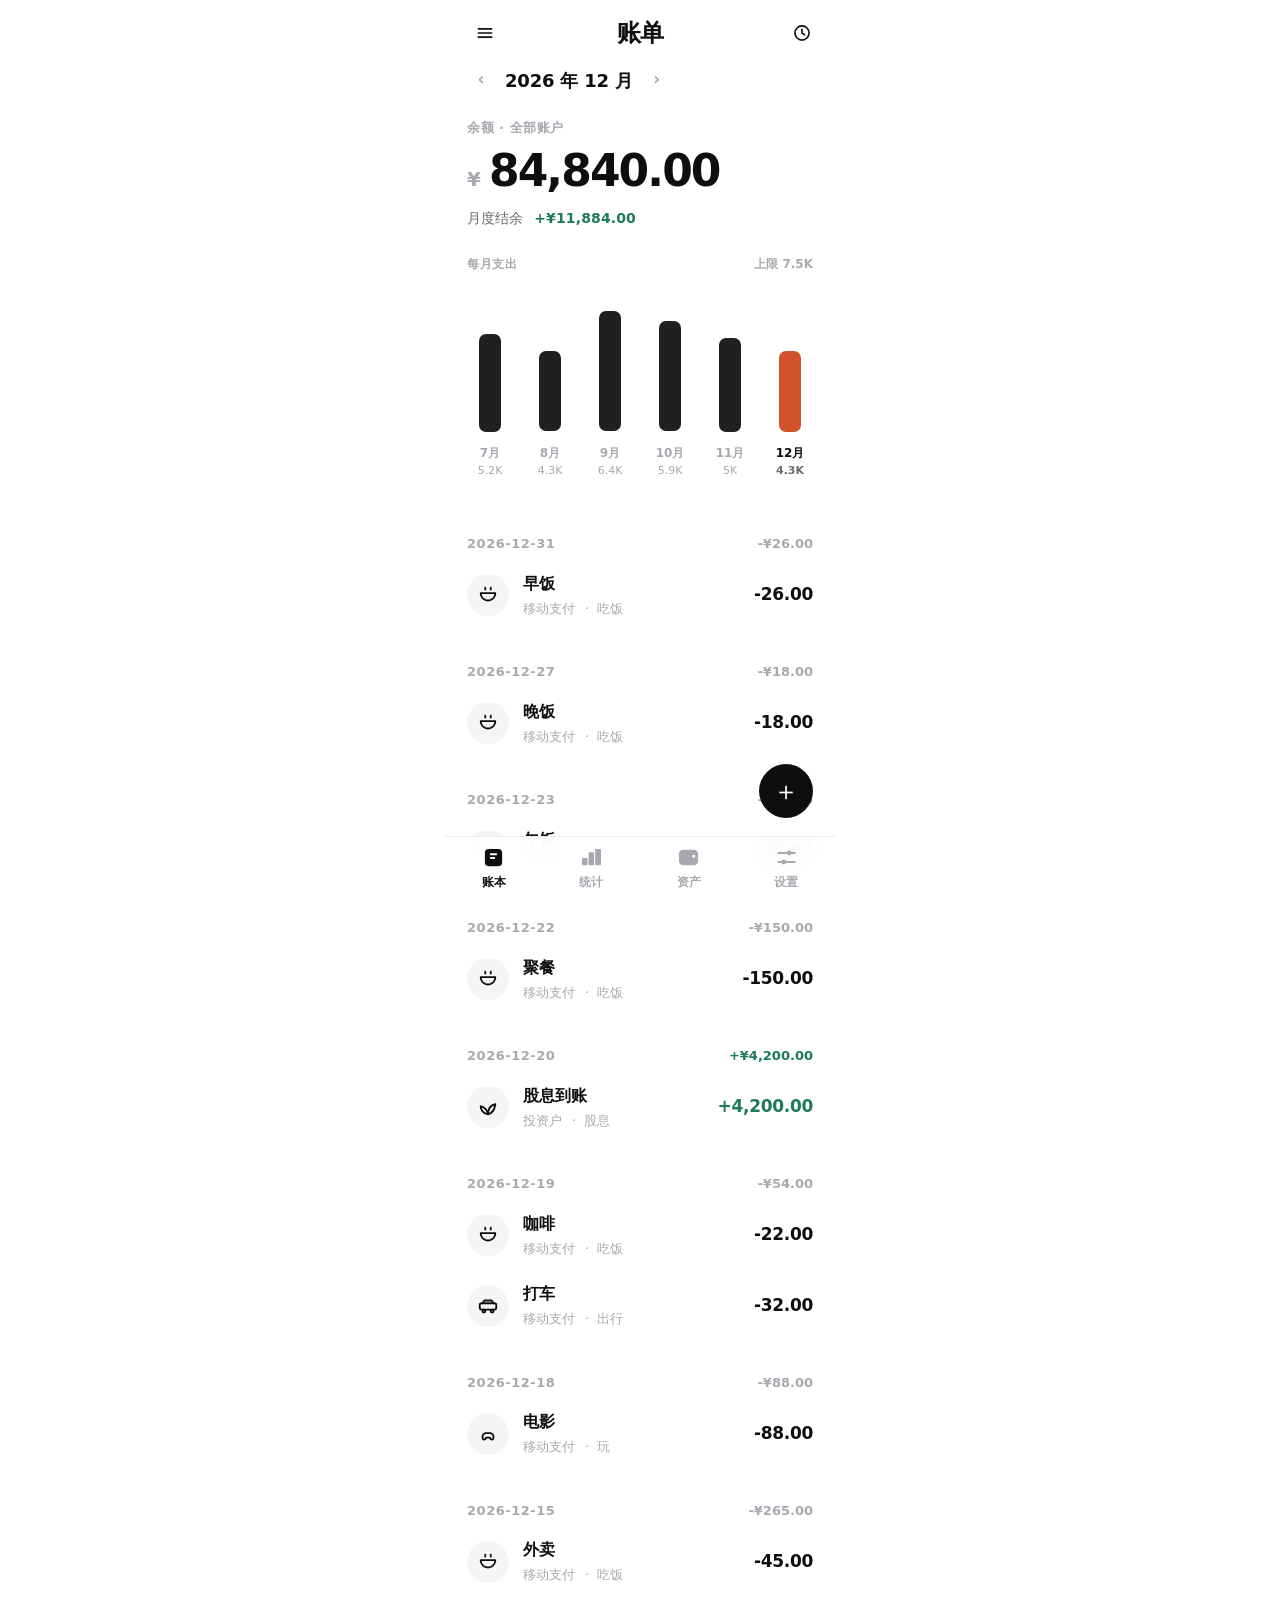
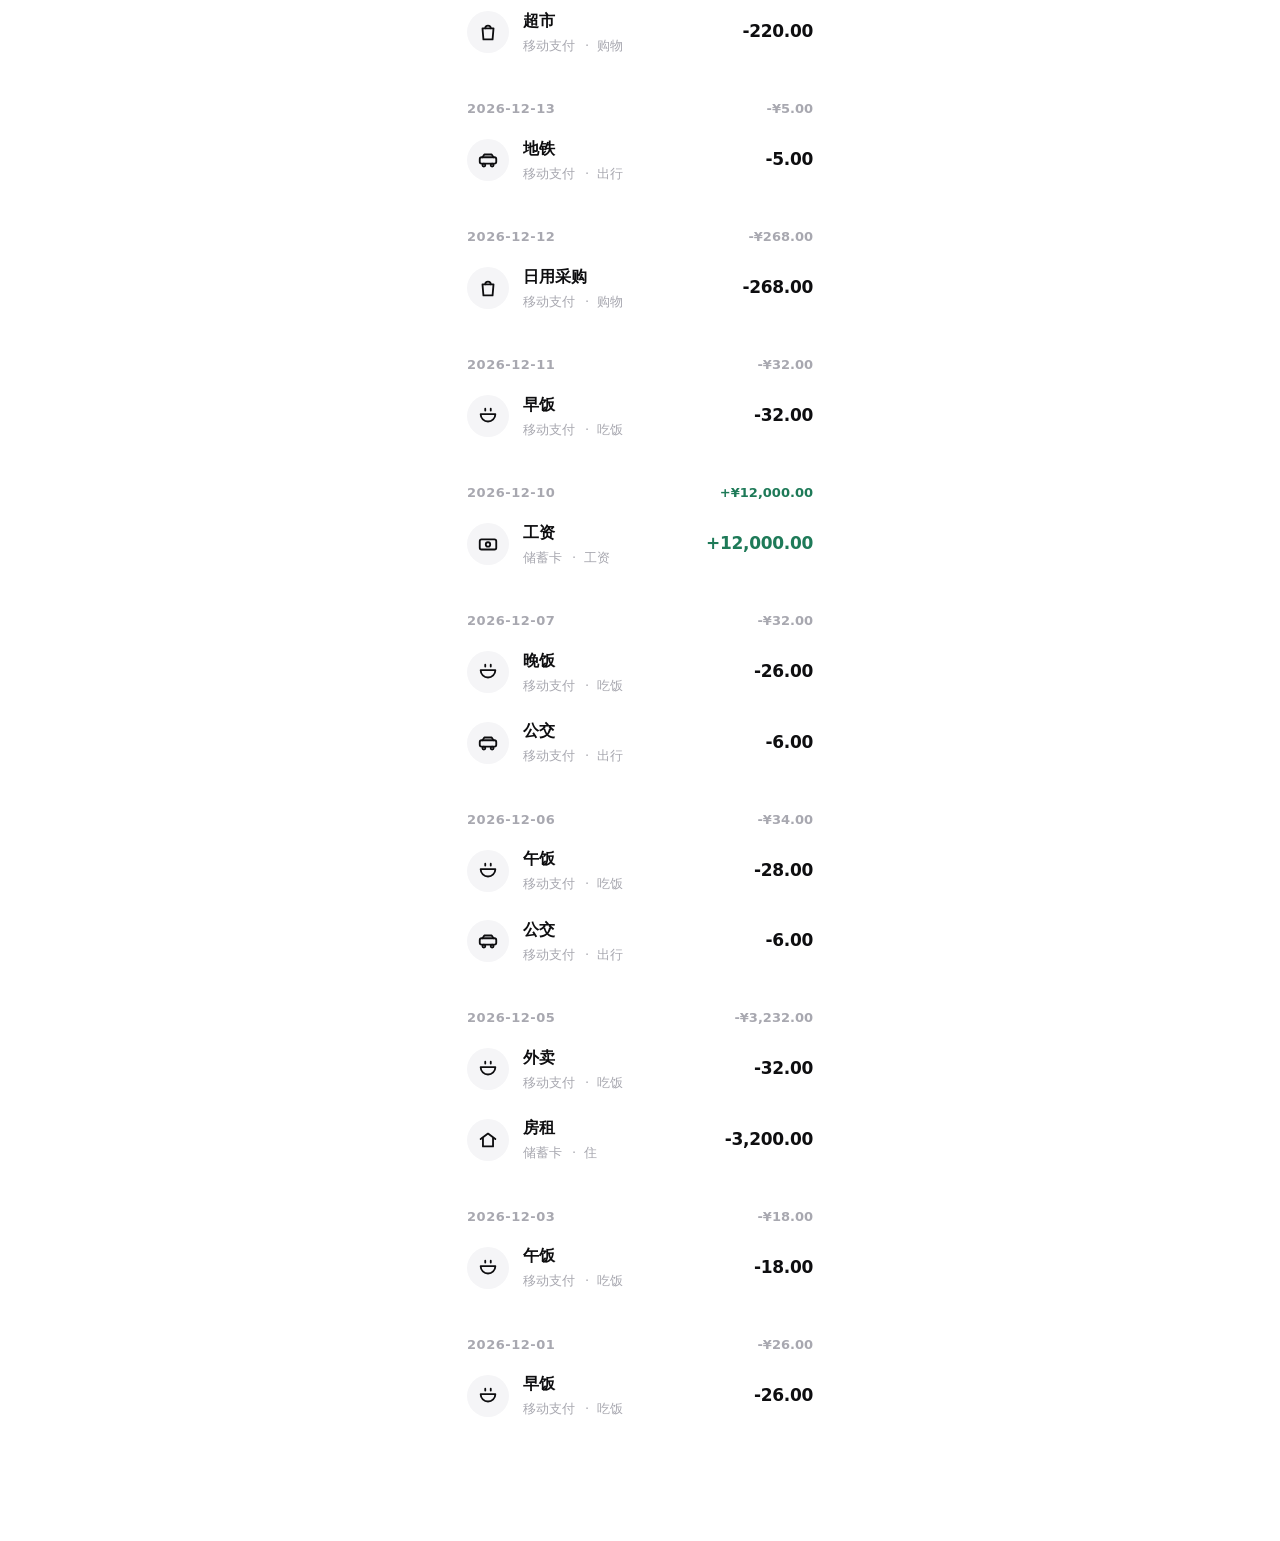
==== index.html @ c84b5947 "随手账：本地记账本（账单/记一笔/分析/资产/设置）" ====
<!doctype html>
<html lang="zh-CN">
<head>
<meta charset="utf-8">
<meta name="viewport" content="width=device-width,initial-scale=1,maximum-scale=1,user-scalable=no,viewport-fit=cover">
<title>随手账</title>
<meta name="description" content="随手账 —— 一个纯本地的记账本。支出、收入、账户余额、分类分析，数据只存在你自己的浏览器里。">
<meta name="theme-color" content="#ffffff">
<meta name="apple-mobile-web-app-capable" content="yes">
<meta name="apple-mobile-web-app-status-bar-style" content="default">
<meta name="apple-mobile-web-app-title" content="随手账">
<link rel="icon" href="favicon.svg" type="image/svg+xml">
<link rel="apple-touch-icon" href="favicon.svg">
<link rel="stylesheet" href="style.css">
</head>
<body>
  <div id="app" class="phone"></div>
  <script src="app.js"></script>
</body>
</html>
---- style.css ----
/* ============================================================
   随手账 · 设计系统
   墨 + 单色数据 + 一个强调色。高级感来自字号层级、留白、圆角，
   不来自彩色分类和密集分割线。
   ============================================================ */

:root {
  --ink: #0e0e10;
  --ink-2: #6a6a72;
  --ink-3: #a8a8b0;
  --surface: #f5f5f7;
  --paper: #ffffff;
  --paper-2: #fafafb;
  --line: #ededf1;
  --accent: #d0532c;
  --pos: #1e7a58;
  --neg: #c0453c;
  --pad: 22px;
  --r-block: 14px;
  --r-pill: 999px;
}

* { box-sizing: border-box; -webkit-tap-highlight-color: transparent; }

html, body {
  margin: 0;
  padding: 0;
  background: var(--paper);
  color: var(--ink);
  font-family: -apple-system, BlinkMacSystemFont, "PingFang SC", "HarmonyOS Sans SC",
    "MiSans", "Microsoft YaHei UI", "Microsoft YaHei", "Noto Sans SC",
    "Noto Sans CJK SC", system-ui, sans-serif;
  font-size: 16px;
  line-height: 1.5;
  -webkit-font-smoothing: auto;
  text-rendering: optimizeLegibility;
  font-feature-settings: "tnum" 1;
}

.phone {
  width: 390px;
  max-width: 100vw;
  min-height: 100vh;
  margin: 0 auto;
  background: var(--paper);
  position: relative;
  padding-bottom: 104px;
  overflow-x: hidden;
}

/* ---------- 顶部 ---------- */
.topbar {
  display: flex;
  align-items: center;
  justify-content: space-between;
  height: 66px;
  padding: 0 var(--pad);
}
.topbar h1 {
  margin: 0;
  font-size: 24px;
  font-weight: 700;
  letter-spacing: -0.5px;
  color: var(--ink);
}
.topbar .sub { display: none; }
.icon-btn {
  width: 36px;
  height: 36px;
  margin-right: -7px;
  display: flex;
  align-items: center;
  justify-content: center;
  color: var(--ink);
  font-size: 16px;
  cursor: pointer;
}
.icon-btn svg {
  width: 20px;
  height: 20px;
  fill: none;
  stroke: currentColor;
  stroke-width: 2;
  stroke-linecap: round;
  stroke-linejoin: round;
}
.icon-btn:active { opacity: 0.45; }

/* ---------- 月份 ---------- */
.month-line {
  display: flex;
  align-items: center;
  gap: 6px;
  padding: 0 var(--pad) 22px;
  font-size: 14px;
  font-weight: 600;
  color: var(--ink-3);
}
.month-line b {
  font-size: 18px;
  font-weight: 700;
  letter-spacing: -0.2px;
  color: var(--ink);
  margin: 0 4px;
}
.month-line span[data-act] {
  width: 28px;
  height: 28px;
  display: flex;
  align-items: center;
  justify-content: center;
  font-size: 17px;
  color: var(--ink-3);
  cursor: pointer;
}
.month-line span[data-act]:active { opacity: 0.4; }

/* ---------- 余额 ---------- */
.hero { padding: 2px var(--pad) 26px; }
.hero .label {
  font-size: 13px;
  font-weight: 600;
  letter-spacing: 0.04em;
  color: var(--ink-3);
}
.hero .big {
  font-size: 44px;
  font-weight: 700;
  line-height: 1.06;
  letter-spacing: -1.9px;
  margin-top: 10px;
  color: var(--ink);
  font-variant-numeric: tabular-nums;
}
.hero .big .cur {
  font-size: 20px;
  font-weight: 600;
  letter-spacing: 0;
  color: var(--ink-3);
  margin-right: 8px;
}
.hero .row { display: none; }
.hero .delta {
  margin-top: 14px;
  font-size: 14px;
  font-weight: 500;
  color: var(--ink-2);
  letter-spacing: 0.01em;
}
.hero .delta b { font-weight: 700; margin-left: 6px; }
.hero .delta.up b { color: var(--pos); }
.hero .delta.down b { color: var(--neg); }

/* ---------- 月度柱状图：单色支出柱，当月高亮 ---------- */
.chart { padding: 0 var(--pad) 30px; }
.chart-top {
  display: flex;
  align-items: center;
  gap: 16px;
  margin-bottom: 18px;
  font-size: 12px;
  font-weight: 600;
  letter-spacing: 0.05em;
  color: var(--ink-3);
}
.chart-top .cap { margin-left: auto; letter-spacing: 0; }
.plot { position: relative; height: 140px; }
.bars {
  display: flex;
  align-items: flex-end;
  gap: 14px;
  height: 140px;
}
.bar-col {
  flex: 1;
  height: 100%;
  display: flex;
  align-items: flex-end;
  justify-content: center;
}
.bar {
  width: 100%;
  max-width: 22px;
  background: var(--ink);
  border-radius: 7px;
  display: block;
  opacity: 0.92;
}
.bar.on { background: var(--accent); opacity: 1; }
.bar.over { background: var(--neg); }
.x-axis {
  display: flex;
  gap: 14px;
  margin-top: 14px;
}
.x-axis .xl {
  flex: 1;
  text-align: center;
  font-size: 12px;
  line-height: 1.45;
  font-weight: 600;
  color: var(--ink-3);
  font-variant-numeric: tabular-nums;
}
.x-axis .xl b { display: block; font-weight: 600; }
.x-axis .xl em {
  display: block;
  font-style: normal;
  font-size: 11px;
  font-weight: 500;
  color: var(--ink-3);
  letter-spacing: 0;
}
.x-axis .xl.on b { color: var(--ink); font-weight: 700; }
.x-axis .xl.on em { color: var(--ink-2); font-weight: 600; }

/* ---------- 日期条 + 流水（去掉行分割线） ---------- */
.daybar {
  display: flex;
  align-items: baseline;
  justify-content: space-between;
  padding: 26px var(--pad) 6px;
  font-size: 13px;
  font-weight: 600;
  letter-spacing: 0.04em;
  color: var(--ink-3);
}
.daybar .sum { font-weight: 600; letter-spacing: 0; font-variant-numeric: tabular-nums; }
.daybar .sum.in { color: var(--pos); }

.entry-group { margin: 0 0 6px; }
.entry {
  display: flex;
  align-items: center;
  gap: 14px;
  padding: 12px var(--pad);
  cursor: pointer;
}
.entry:active { background: var(--paper-2); }
.entry .glyph {
  width: 42px;
  height: 42px;
  border-radius: 50%;
  background: var(--surface);
  display: flex;
  align-items: center;
  justify-content: center;
  flex-shrink: 0;
  color: var(--ink);
}
.entry .glyph svg {
  width: 22px;
  height: 22px;
  fill: none;
  stroke: currentColor;
  stroke-width: 2;
  stroke-linecap: round;
  stroke-linejoin: round;
}
.entry .body { flex: 1; min-width: 0; }
.entry .title {
  font-size: 16px;
  font-weight: 600;
  letter-spacing: -0.1px;
  color: var(--ink);
  overflow: hidden;
  text-overflow: ellipsis;
  white-space: nowrap;
}
.entry .meta {
  display: flex;
  gap: 10px;
  margin-top: 3px;
  font-size: 13px;
  color: var(--ink-3);
}
.entry .meta span + span::before {
  content: "·";
  margin-right: 8px;
  color: var(--ink-3);
}
.entry .amt {
  font-size: 17px;
  font-weight: 700;
  letter-spacing: -0.3px;
  font-variant-numeric: tabular-nums;
  color: var(--ink);
  flex-shrink: 0;
}
.amt.in { color: var(--pos); }
.amt.out { color: var(--ink); }

.empty {
  padding: 84px var(--pad);
  text-align: center;
  color: var(--ink-3);
  font-size: 14px;
  font-weight: 500;
}
.empty .big-emoji { display: none; }

/* ---------- 记一笔 ---------- */
.entry-page { padding-bottom: 0; background: var(--paper); }

.flow-tabs {
  display: flex;
  gap: 26px;
  justify-content: center;
  padding: 0 var(--pad) 20px;
}
.flow-tab {
  position: relative;
  padding-bottom: 7px;
  font-size: 15px;
  font-weight: 500;
  color: var(--ink-3);
  cursor: pointer;
}
.flow-tab.on { color: var(--ink); font-weight: 700; }
.flow-tab.on::after {
  content: "";
  position: absolute;
  left: 50%;
  bottom: 0;
  transform: translateX(-50%);
  width: 16px;
  height: 2px;
  border-radius: 1px;
  background: var(--ink);
}

.amount-box {
  margin: 0 var(--pad);
  padding: 4px 0 24px;
  border-bottom: 1.5px solid var(--line);
}
.amount-box .cap {
  font-size: 13px;
  font-weight: 600;
  letter-spacing: 0.04em;
  color: var(--ink-3);
}
.amount-display {
  display: flex;
  align-items: baseline;
  gap: 8px;
  margin-top: 10px;
  min-height: 52px;
}
.amount-display .cur {
  font-size: 20px;
  font-weight: 600;
  color: var(--ink-3);
}
.amount-display .num {
  font-size: 44px;
  font-weight: 700;
  letter-spacing: -1.8px;
  line-height: 1.05;
  color: var(--ink);
  font-variant-numeric: tabular-nums;
}
.amount-display .num.placeholder { color: #d8d8de; }

.card { padding: 0; }
.card-title {
  padding: 26px var(--pad) 12px;
  font-size: 13px;
  font-weight: 700;
  letter-spacing: 0.06em;
  color: var(--ink-3);
}

.tag-grid {
  display: flex;
  flex-wrap: wrap;
  gap: 22px 10px;
  padding: 0 var(--pad) 6px;
}
.tag-grid.cols-4 .tag-cell { width: calc((100% - 30px) / 4); }
.tag-cell {
  width: calc((100% - 40px) / 5);  display: flex;
  flex-direction: column;
  align-items: center;
  gap: 9px;
  font-size: 13px;
  font-weight: 600;
  color: var(--ink-2);
  cursor: pointer;
}
.tag-cell .g {
  width: 52px;
  height: 52px;
  border-radius: 50%;
  background: var(--surface);
  display: flex;
  align-items: center;
  justify-content: center;
  color: var(--ink);
}
.tag-cell .g svg {
  width: 24px;
  height: 24px;
  fill: none;
  stroke: currentColor;
  stroke-width: 2;
  stroke-linecap: round;
  stroke-linejoin: round;
}
.tag-cell.on .g { background: var(--ink); color: #fff; }
.tag-cell.on { color: var(--ink); }

.field-row {
  display: flex;
  align-items: center;
  justify-content: space-between;
  padding: 16px var(--pad);
  border-bottom: 1.5px solid var(--line);
  font-size: 15px;
}
.field-row:last-child { border-bottom: none; }
.field-row label {
  font-size: 14px;
  font-weight: 500;
  color: var(--ink-3);
}
.field-row input {
  border: none;
  outline: none;
  background: transparent;
  text-align: right;
  font-family: inherit;
  font-size: 16px;
  font-weight: 600;
  color: var(--ink);
  max-width: 62%;
}
.field-row input::placeholder { color: var(--ink-3); font-weight: 400; }

.pad {
  display: grid;
  grid-template-columns: repeat(4, 1fr);
  gap: 6px;
  padding: 12px var(--pad) 20px;
}
.key {
  height: 56px;
  display: flex;
  align-items: center;
  justify-content: center;
  font-size: 23px;
  font-weight: 500;
  font-variant-numeric: tabular-nums;
  color: var(--ink);
  border-radius: var(--r-pill);
  cursor: pointer;
}
.key:active { background: var(--surface); }
.key.wide { grid-column: span 2; }
.key.fn { font-size: 14px; font-weight: 500; color: var(--ink-3); }
.key.go {
  background: var(--ink);
  color: #fff;
  font-size: 15px;
  font-weight: 600;
}
.key.go:active { opacity: 0.85; background: var(--ink); }

/* ---------- 分析 ---------- */
.month-nav {
  display: flex;
  align-items: center;
  justify-content: center;
  gap: 14px;
  padding: 0 var(--pad) 20px;
}
.month-nav .nm {
  font-size: 14px;
  font-weight: 600;
  color: var(--ink-3);
  cursor: pointer;
}
.month-nav .nm.on {
  font-size: 18px;
  font-weight: 700;
  letter-spacing: -0.2px;
  color: var(--ink);
  cursor: default;
}

.seg {
  display: flex;
  gap: 26px;
  justify-content: center;
  padding: 0 var(--pad) 22px;
}
.seg button {
  position: relative;
  border: none;
  background: transparent;
  padding: 0 0 8px;
  font-family: inherit;
  font-size: 15px;
  font-weight: 500;
  color: var(--ink-3);
  letter-spacing: 0.02em;
  cursor: pointer;
}
.seg button.on { color: var(--ink); font-weight: 700; }
.seg button.on::after {
  content: "";
  position: absolute;
  left: 50%;
  bottom: 0;
  transform: translateX(-50%);
  width: 22px;
  height: 3px;
  border-radius: 2px;
  background: var(--ink);
}

.stat-hero {
  display: flex;
  align-items: baseline;
  justify-content: space-between;
  padding: 0 var(--pad) 24px;
}
.stat-hero .big {
  font-size: 36px;
  font-weight: 700;
  letter-spacing: -1.2px;
  line-height: 1.1;
  color: var(--ink);
  font-variant-numeric: tabular-nums;
}
.stat-hero .big .cur {
  font-size: 17px;
  font-weight: 600;
  letter-spacing: 0;
  color: var(--ink-3);
  margin-right: 6px;
}
.stat-hero .big.in { color: var(--pos); }
.stat-hero .meta {
  font-size: 13px;
  font-weight: 500;
  color: var(--ink-3);
  font-variant-numeric: tabular-nums;
}

.donut-row {
  display: flex;
  align-items: center;
  gap: 22px;
  padding: 0 var(--pad) 30px;
}
.donut {
  width: 148px;
  height: 148px;
  flex-shrink: 0;
}
.legend {
  flex: 1;
  min-width: 0;
  display: flex;
  flex-direction: column;
  gap: 12px;
}
.legend .lg {
  display: flex;
  align-items: center;
  gap: 9px;
  font-size: 14px;
  font-weight: 500;
  color: var(--ink);
}
.legend .lg i {
  width: 7px;
  height: 7px;
  border-radius: 50%;
  flex-shrink: 0;
}
.legend .lg span {
  flex: 1;
  min-width: 0;
  overflow: hidden;
  text-overflow: ellipsis;
  white-space: nowrap;
}
.legend .lg b {
  font-size: 13px;
  font-weight: 700;
  color: var(--ink-2);
  font-variant-numeric: tabular-nums;
}

.rk-list { padding: 0 var(--pad); }
.rk {
  display: flex;
  align-items: center;
  gap: 14px;
  padding: 15px 0;
}
.rk .g {
  width: 42px;
  height: 42px;
  border-radius: 50%;
  background: var(--surface);
  display: flex;
  align-items: center;
  justify-content: center;
  color: var(--ink);
  flex-shrink: 0;
}
.rk .g svg {
  width: 22px;
  height: 22px;
  fill: none;
  stroke: currentColor;
  stroke-width: 2;
  stroke-linecap: round;
  stroke-linejoin: round;
}
.rk .body { flex: 1; min-width: 0; }
.rk .r1 {
  display: flex;
  align-items: baseline;
  justify-content: space-between;
  gap: 10px;
}
.rk .nm { font-size: 17px; font-weight: 600; color: var(--ink); letter-spacing: -0.2px; }
.rk .amt {
  font-size: 18px;
  font-weight: 700;
  letter-spacing: -0.3px;
  font-variant-numeric: tabular-nums;
  color: var(--ink);
  flex-shrink: 0;
}
.rk .r2 {
  display: flex;
  align-items: center;
  gap: 10px;
  margin-top: 10px;
}
.rk .track {
  flex: 1;
  height: 6px;
  border-radius: 2px;
  background: var(--surface);
  overflow: hidden;
}
.rk .track i {
  display: block;
  height: 100%;
  border-radius: 2px;
  background: var(--ink);
}
.rk .pc {
  font-size: 12px;
  font-weight: 500;
  color: var(--ink-3);
  font-variant-numeric: tabular-nums;
  white-space: nowrap;
}

/* ---------- 资产 ---------- */
.alloc { padding: 0 var(--pad) 26px; }
.alloc-bar {
  display: flex;
  gap: 3px;
  height: 10px;
  border-radius: var(--r-pill);
  overflow: hidden;
  background: var(--surface);
}
.alloc-bar i { display: block; height: 100%; }
.alloc-key {
  display: flex;
  flex-wrap: wrap;
  gap: 6px 18px;
  margin-top: 14px;
  font-size: 13px;
  font-weight: 500;
  color: var(--ink-2);
}
.alloc-key span { display: inline-flex; align-items: center; gap: 7px; }
.alloc-key i {
  width: 7px;
  height: 7px;
  border-radius: 50%;
  display: inline-block;
}

.wallet {
  display: flex;
  align-items: center;
  justify-content: space-between;
  padding: 15px var(--pad);
}
.wallet .left { display: flex; align-items: center; gap: 14px; }
.wallet .g {
  width: 42px;
  height: 42px;
  border-radius: 50%;
  background: var(--surface);
  display: flex;
  align-items: center;
  justify-content: center;
  color: var(--ink);
}
.wallet .g svg {
  width: 22px;
  height: 22px;
  fill: none;
  stroke: currentColor;
  stroke-width: 2;
  stroke-linecap: round;
  stroke-linejoin: round;
}
.wallet .nm { font-size: 16px; font-weight: 600; }
.wallet .sub {
  font-size: 13px;
  font-weight: 500;
  color: var(--ink-3);
  margin-top: 3px;
  font-variant-numeric: tabular-nums;
}
.wallet .bal {
  font-size: 18px;
  font-weight: 700;
  letter-spacing: -0.3px;
  font-variant-numeric: tabular-nums;
}

/* ---------- 设置 ---------- */
.list-row {
  display: flex;
  align-items: center;
  justify-content: space-between;
  padding: 17px var(--pad);
  border-bottom: 1.5px solid var(--line);
  font-size: 16px;
  font-weight: 500;
  cursor: pointer;
}
.list-row:last-child { border-bottom: none; }
.list-row .hint {
  font-size: 14px;
  font-weight: 400;
  color: var(--ink-3);
}

/* ---------- 底栏 ---------- */
.tabbar {
  position: fixed;
  bottom: 0;
  left: 50%;
  transform: translateX(-50%);
  width: 390px;
  max-width: 100vw;
  height: 64px;
  background: rgba(255, 255, 255, 0.94);
  backdrop-filter: blur(14px);
  border-top: 1.5px solid var(--line);
  display: flex;
  z-index: 40;
}
.tab {
  flex: 1;
  display: flex;
  flex-direction: column;
  align-items: center;
  justify-content: center;
  gap: 5px;
  text-decoration: none;
  color: var(--ink-3);
  font-size: 11.5px;
  font-weight: 600;
  letter-spacing: 0.02em;
}
.tab .ic { display: flex; width: 23px; height: 23px; align-items: center; justify-content: center; }
.tab .ic svg { width: 23px; height: 23px; fill: currentColor; stroke: none; }
.tab.on { color: var(--ink); }

/* ---------- 悬浮按钮 ---------- */
.fab {
  position: fixed;
  right: calc(50% - 195px + var(--pad));
  bottom: 82px;
  width: 54px;
  height: 54px;
  border-radius: 50%;
  background: var(--ink);
  color: #fff;
  display: flex;
  align-items: center;
  justify-content: center;
  font-size: 26px;
  font-weight: 300;
  line-height: 1;
  text-decoration: none;
  z-index: 41;
}
.fab:active { opacity: 0.85; }
@media (max-width: 390px) { .fab { right: var(--pad); } }

.toast {
  position: fixed;
  left: 50%;
  bottom: 132px;
  transform: translateX(-50%);
  background: var(--ink);
  color: #fff;
  font-size: 14px;
  font-weight: 500;
  padding: 11px 20px;
  border-radius: var(--r-pill);
  opacity: 0;
  pointer-events: none;
  transition: opacity 0.2s ease;
  z-index: 60;
}
.toast.show { opacity: 1; }

/* ---------- 轻动效 ---------- */
@keyframes fadeIn {
  from { opacity: 0; transform: translateY(6px); }
  to { opacity: 1; transform: none; }
}
@keyframes growY {
  from { transform: scaleY(0.02); }
  to { transform: scaleY(1); }
}
.view { animation: fadeIn 0.24s ease both; }
.bar {
  transform-origin: bottom center;
  animation: growY 0.52s cubic-bezier(0.22, 0.8, 0.28, 1) both;
}
.bar-col:nth-child(1) .bar { animation-delay: 0.03s; }
.bar-col:nth-child(2) .bar { animation-delay: 0.08s; }
.bar-col:nth-child(3) .bar { animation-delay: 0.13s; }
.bar-col:nth-child(4) .bar { animation-delay: 0.18s; }
.bar-col:nth-child(5) .bar { animation-delay: 0.23s; }
.bar-col:nth-child(6) .bar { animation-delay: 0.28s; }
.donut { animation: fadeIn 0.32s ease both; }

@media (prefers-reduced-motion: reduce) {
  .view, .bar, .donut { animation: none; }
}
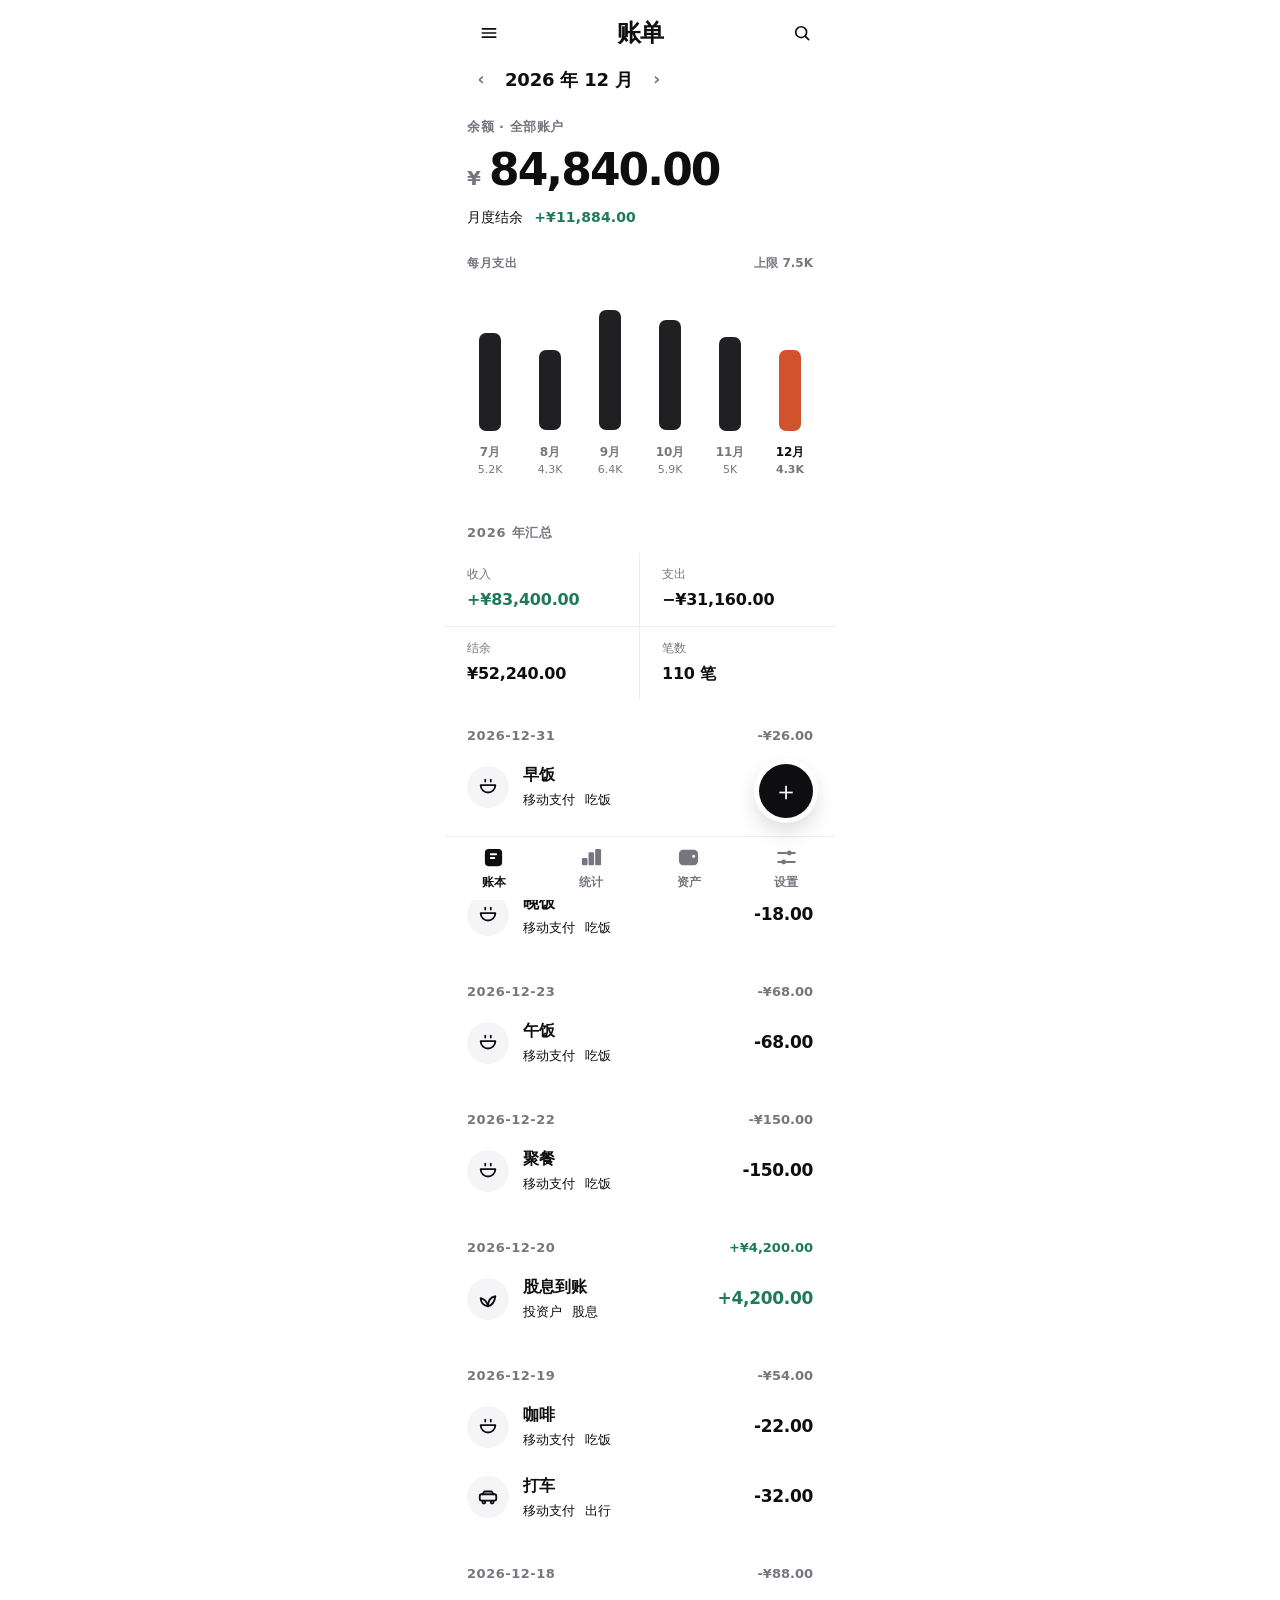
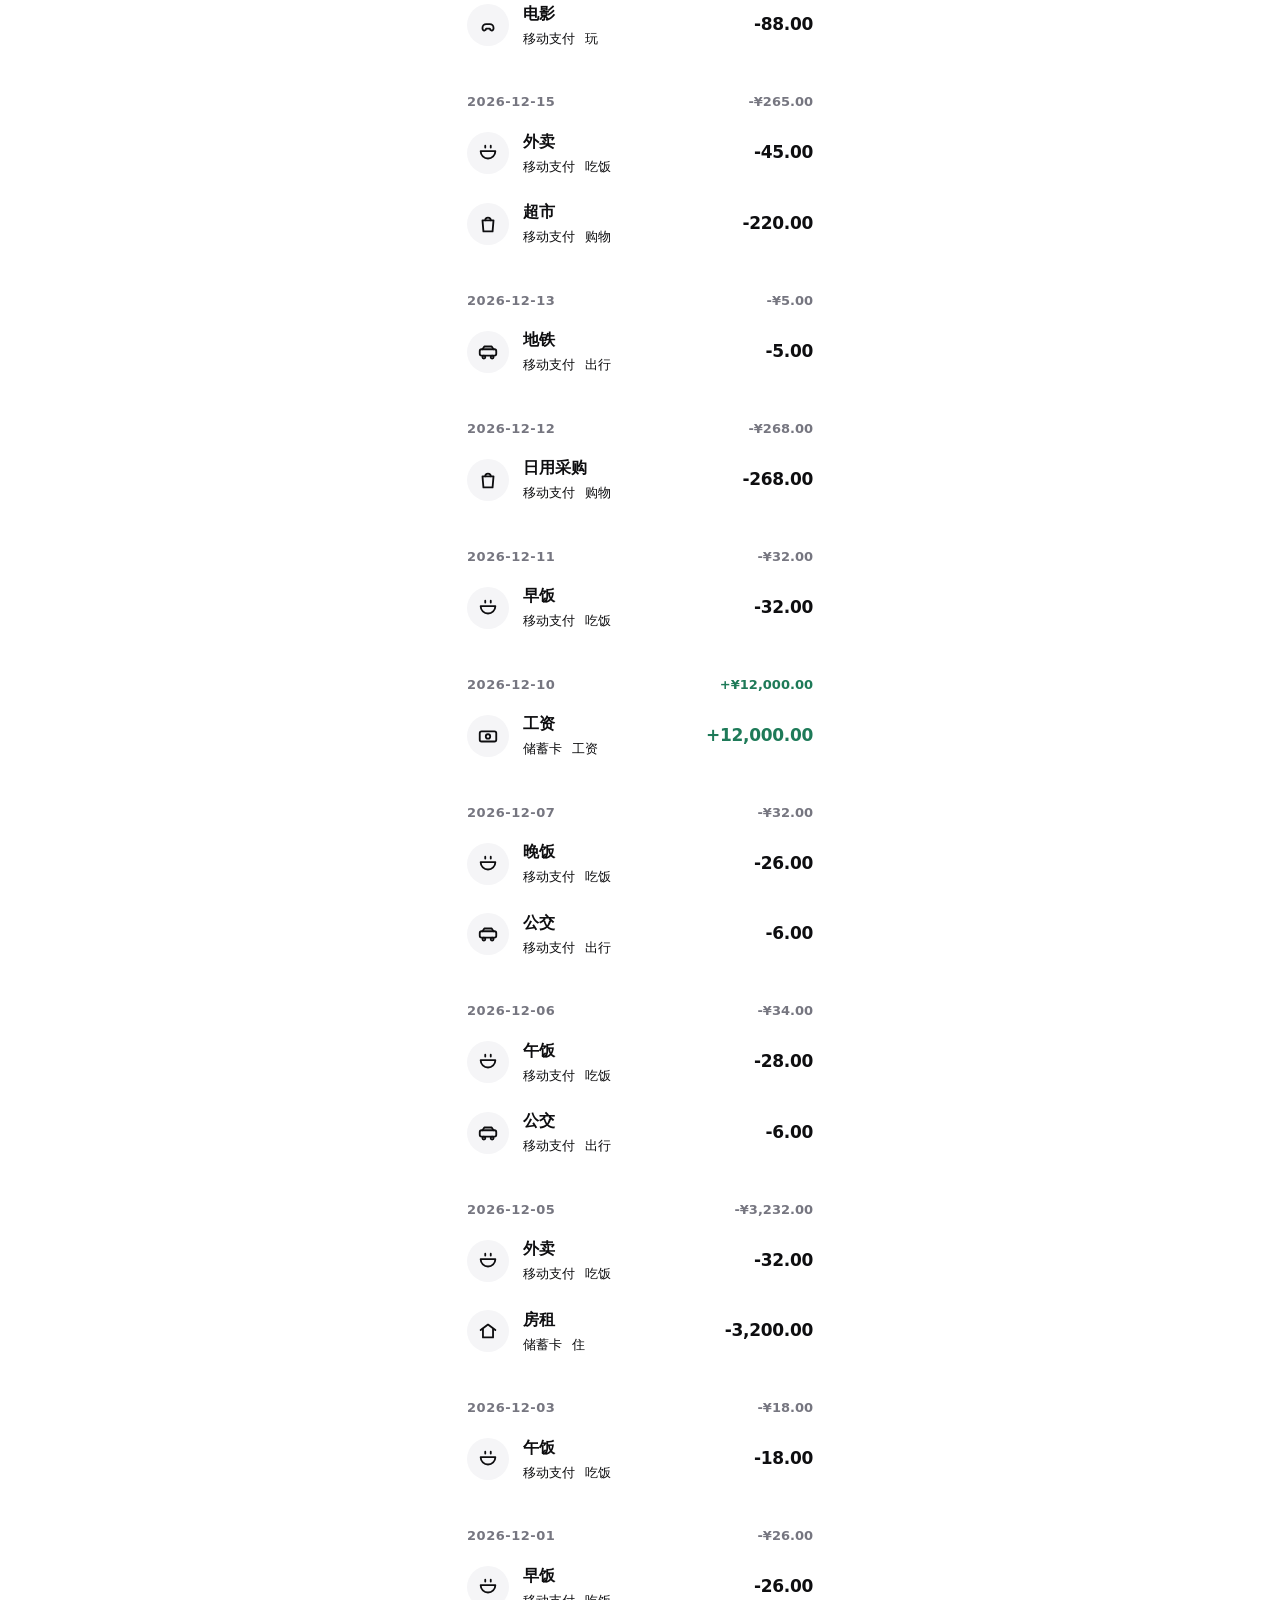
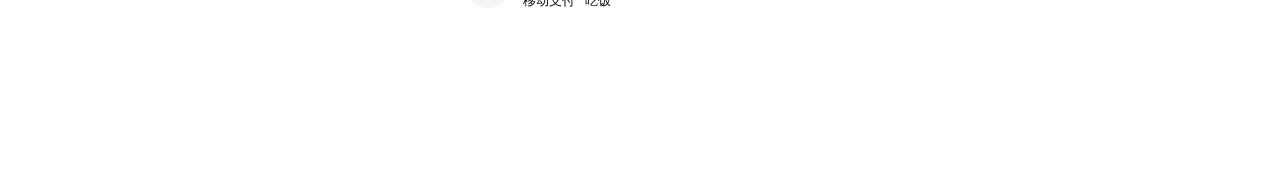
==== commit de52c664: "sync: account card + bind device" ====
--- a/index.html
+++ b/index.html
@@ -10,11 +10,24 @@
 <meta name="apple-mobile-web-app-status-bar-style" content="default">
 <meta name="apple-mobile-web-app-title" content="随手账">
 <link rel="icon" href="favicon.svg" type="image/svg+xml">
-<link rel="apple-touch-icon" href="favicon.svg">
+<link rel="icon" href="icons/favicon-32.png" sizes="32x32" type="image/png">
+<link rel="apple-touch-icon" href="icons/apple-touch-icon.png">
+<link rel="manifest" href="manifest.webmanifest">
 <link rel="stylesheet" href="style.css">
 </head>
 <body>
   <div id="app" class="phone"></div>
+  <script src="sync.js"></script>
   <script src="app.js"></script>
+  <script>
+    // 注册 Service Worker（PWA 离线支持）
+    if ('serviceWorker' in navigator) {
+      window.addEventListener('load', function () {
+        navigator.serviceWorker.register('sw.js').catch(function () {
+          // 注册失败（如非 HTTPS/file:// 环境）不影响正常使用
+        });
+      });
+    }
+  </script>
 </body>
 </html>
--- a/style.css
+++ b/style.css
@@ -1,13 +1,14 @@
-/* ============================================================
-   随手账 · 设计系统
-   墨 + 单色数据 + 一个强调色。高级感来自字号层级、留白、圆角，
-   不来自彩色分类和密集分割线。
-   ============================================================ */
+﻿/* ============================================================
+   闂呭繑澧滅拹?璺?鐠佹崘顓哥化鑽ょ埠
+   婢?+ 閸楁洝澹婇弫鐗堝祦 + 娑撯偓娑擃亜宸辩拫鍐閵嗗倿鐝痪褎鍔呴弶銉ㄥ殰鐎涙褰跨仦鍌滈獓閵嗕胶鏆€閻у鈧礁娓剧憴鎺炵礉
+   娑撳秵娼甸懛顏勫兊閼规彃鍨庣猾璇叉嫲鐎靛棝娉﹂崚鍡楀缁捐￥鈧?   ============================================================ */
 
 :root {
   --ink: #0e0e10;
-  --ink-2: #6a6a72;
-  --ink-3: #a8a8b0;
+  /* 文字对比度都按 WCAG AA 4.5:1 校准过：ink-2 与 ink-3 都在 4.5:1 以上 */
+     閸樼喐娼甸惃?#6a6a72 / #a8a8b0 閸欘亝婀?3.2 / 2.4閿涘矁绶熼崝鈺傛瀮鐎涙绱欓弮銉︽埂閵嗕浇澶勯幋宄版倳閵嗕礁娴樼悰銊ュ煝鎼达讣绱氶惇瀣╃瑝濞?*/
+  --ink-2: #4a4a54;
+  --ink-3: #767680;
   --surface: #f5f5f7;
   --paper: #ffffff;
   --paper-2: #fafafb;
@@ -44,7 +45,8 @@
   margin: 0 auto;
   background: var(--paper);
   position: relative;
-  padding-bottom: 104px;
+  /* 底部要同时让开 tabbar 和悬浮的 ＋ 按钮，否则最后一行会被盖住 */
+  padding-bottom: 148px;
   overflow-x: hidden;
 }
 
@@ -65,9 +67,9 @@
 }
 .topbar .sub { display: none; }
 .icon-btn {
-  width: 36px;
-  height: 36px;
-  margin-right: -7px;
+  width: 44px;
+  height: 44px;
+  margin-right: -11px;
   display: flex;
   align-items: center;
   justify-content: center;
@@ -86,7 +88,7 @@
 }
 .icon-btn:active { opacity: 0.45; }
 
-/* ---------- 月份 ---------- */
+/* ---------- 月份条 ---------- */
 .month-line {
   display: flex;
   align-items: center;
@@ -104,18 +106,20 @@
   margin: 0 4px;
 }
 .month-line span[data-act] {
-  width: 28px;
-  height: 28px;
+/* 月份左右箭头：点按区做到 44px，用负 margin 抵消视觉留白 */
+  width: 44px;
+  height: 44px;
+  margin: -9px -8px;
   display: flex;
   align-items: center;
   justify-content: center;
   font-size: 17px;
-  color: var(--ink-3);
+  color: var(--ink-2);
   cursor: pointer;
 }
 .month-line span[data-act]:active { opacity: 0.4; }
 
-/* ---------- 余额 ---------- */
+/* ---------- 余额卡 ---------- */
 .hero { padding: 2px var(--pad) 26px; }
 .hero .label {
   font-size: 13px;
@@ -151,7 +155,7 @@
 .hero .delta.up b { color: var(--pos); }
 .hero .delta.down b { color: var(--neg); }
 
-/* ---------- 月度柱状图：单色支出柱，当月高亮 ---------- */
+/* ---------- 柱状图 ---------- */
 .chart { padding: 0 var(--pad) 30px; }
 .chart-top {
   display: flex;
@@ -214,7 +218,7 @@
 .x-axis .xl.on b { color: var(--ink); font-weight: 700; }
 .x-axis .xl.on em { color: var(--ink-2); font-weight: 600; }
 
-/* ---------- 日期条 + 流水（去掉行分割线） ---------- */
+/* ---------- 流水列表 ---------- */
 .daybar {
   display: flex;
   align-items: baseline;
@@ -257,7 +261,7 @@
   stroke-linecap: round;
   stroke-linejoin: round;
 }
-.entry .body { flex: 1; min-width: 0; }
+.entry .body { flex: 1; min-width: 0; overflow: hidden; }
 .entry .title {
   font-size: 16px;
   font-weight: 600;
@@ -272,13 +276,29 @@
   gap: 10px;
   margin-top: 3px;
   font-size: 13px;
-  color: var(--ink-3);
+  color: var(--ink-2);
+  min-width: 0;
+  overflow: hidden;
 }
 .entry .meta span + span::before {
-  content: "·";
+  content: "璺?;
   margin-right: 8px;
   color: var(--ink-3);
 }
+.entry .meta span { white-space: nowrap; }
+/* 金额旁边的小字说明 */
+.entry .amt .amt-note {
+  display: block;
+  margin-top: 3px;
+  font-size: 11px;
+  font-weight: 500;
+  letter-spacing: 0;
+  text-align: right;
+  color: var(--ink-3);
+  font-weight: 400;
+}
+.amt-note.up { color: var(--pos); }
+.amt-note.down { color: var(--neg); }
 .entry .amt {
   font-size: 17px;
   font-weight: 700;
@@ -289,6 +309,12 @@
 }
 .amt.in { color: var(--pos); }
 .amt.out { color: var(--ink); }
+.amt .csv-tag {
+  font-size: 11px;
+  font-weight: 400;
+  color: var(--ink-3);
+  margin-left: 4px;
+}
 
 .empty {
   padding: 84px var(--pad);
@@ -298,6 +324,21 @@
   font-weight: 500;
 }
 .empty .big-emoji { display: none; }
+.empty-act {
+  display: inline-flex;
+  align-items: center;
+  justify-content: center;
+  min-height: 44px;
+  margin-top: 14px;
+  padding: 0 20px;
+  border-radius: var(--r-pill);
+  background: var(--surface);
+  color: var(--ink);
+  font-size: 14px;
+  font-weight: 600;
+  cursor: pointer;
+}
+.empty-act:active { opacity: 0.6; }
 
 /* ---------- 记一笔 ---------- */
 .entry-page { padding-bottom: 0; background: var(--paper); }
@@ -363,8 +404,36 @@
 .amount-display .num.placeholder { color: #d8d8de; }
 
 .card { padding: 0; }
+
+/* 年度汇总 2×2 网格 */
+.ygrid {
+  display: grid;
+  grid-template-columns: 1fr 1fr;
+}
+.ycell {
+  padding: 12px var(--pad) 14px;
+}
+.ycell:nth-child(odd) { border-right: 1.5px solid var(--line); }
+.ycell:nth-child(-n + 2) { border-bottom: 1.5px solid var(--line); }
+.ycell i {
+  display: block;
+  font-style: normal;
+  font-size: 12px;
+  color: var(--ink-3);
+  margin-bottom: 5px;
+}
+.ycell b {
+  display: block;
+  font-size: 16px;
+  font-weight: 700;
+  color: var(--ink);
+  font-variant-numeric: tabular-nums;
+  letter-spacing: -0.2px;
+}
+.ycell b.pos { color: var(--pos); }
+.entry-page .card { padding: 0 0 6px; }
 .card-title {
-  padding: 26px var(--pad) 12px;
+  padding: 16px var(--pad) 10px;
   font-size: 13px;
   font-weight: 700;
   letter-spacing: 0.06em;
@@ -374,7 +443,7 @@
 .tag-grid {
   display: flex;
   flex-wrap: wrap;
-  gap: 22px 10px;
+  gap: 16px 10px;
   padding: 0 var(--pad) 6px;
 }
 .tag-grid.cols-4 .tag-cell { width: calc((100% - 30px) / 4); }
@@ -414,7 +483,7 @@
   display: flex;
   align-items: center;
   justify-content: space-between;
-  padding: 16px var(--pad);
+  padding: 13px var(--pad);
   border-bottom: 1.5px solid var(--line);
   font-size: 15px;
 }
@@ -434,8 +503,25 @@
   font-weight: 600;
   color: var(--ink);
   max-width: 62%;
+  min-height: 44px;
+  padding: 0;
 }
 .field-row input::placeholder { color: var(--ink-3); font-weight: 400; }
+
+/* 记账页：键盘固定在视口底部，内容区自己滚。否则整页滚到底才能看见键盘，会把标题、支出/收入切换、甚至金额数字顶出屏幕 */
+.entry-page .pad {
+  position: fixed;
+  bottom: 0;
+  left: 50%;
+  transform: translateX(-50%);
+  width: 390px;
+  max-width: 100vw;
+  background: var(--paper);
+  border-top: 1px solid var(--line);
+  padding-bottom: calc(14px + env(safe-area-inset-bottom, 0px));
+  z-index: 30;
+}
+.entry-page .view { padding-bottom: 292px; }
 
 .pad {
   display: grid;
@@ -456,6 +542,9 @@
   cursor: pointer;
 }
 .key:active { background: var(--surface); }
+/* 按键按下反馈：只过渡背景色，避免布局抖动 */
+.key { transition: background-color 0.1s ease; }
+.key { touch-action: manipulation; }
 .key.wide { grid-column: span 2; }
 .key.fn { font-size: 14px; font-weight: 500; color: var(--ink-3); }
 .key.go {
@@ -466,7 +555,7 @@
 }
 .key.go:active { opacity: 0.85; background: var(--ink); }
 
-/* ---------- 分析 ---------- */
+/* ---------- 月份导航 ---------- */
 .month-nav {
   display: flex;
   align-items: center;
@@ -479,6 +568,11 @@
   font-weight: 600;
   color: var(--ink-3);
   cursor: pointer;
+  min-width: 44px;
+  min-height: 44px;
+  display: inline-flex;
+  align-items: center;
+  justify-content: center;
 }
 .month-nav .nm.on {
   font-size: 18px;
@@ -498,7 +592,9 @@
   position: relative;
   border: none;
   background: transparent;
-  padding: 0 0 8px;
+  min-width: 44px;
+  min-height: 44px;
+  padding: 0 0 10px;
   font-family: inherit;
   font-size: 15px;
   font-weight: 500;
@@ -664,7 +760,7 @@
   white-space: nowrap;
 }
 
-/* ---------- 资产 ---------- */
+/* ---------- 资产构成条 ---------- */
 .alloc { padding: 0 var(--pad) 26px; }
 .alloc-bar {
   display: flex;
@@ -733,7 +829,271 @@
   font-variant-numeric: tabular-nums;
 }
 
-/* ---------- 设置 ---------- */
+/* ---------- 按钮 / 分段控件 ---------- */
+.btn-primary {
+  display: block;
+  width: calc(100% - 44px);
+  margin: 6px 22px 22px;
+  height: 50px;
+  border: none;
+  border-radius: var(--r-pill);
+  background: var(--ink);
+  color: #fff;
+  font-family: inherit;
+  font-size: 15px;
+  font-weight: 600;
+  letter-spacing: 0.02em;
+  cursor: pointer;
+}
+.btn-primary:active { opacity: 0.85; }
+
+.cover {
+  padding: 6px 22px 18px;
+}
+.cover-num {
+  font-size: 52px;
+  font-weight: 700;
+  letter-spacing: -2px;
+  line-height: 1;
+  color: var(--ink);
+  font-variant-numeric: tabular-nums;
+}
+.cover-num span {
+  font-size: 22px;
+  font-weight: 600;
+  letter-spacing: 0;
+  color: var(--ink-3);
+  margin-left: 3px;
+}
+.cover-desc {
+  margin-top: 10px;
+  font-size: 13px;
+  font-weight: 500;
+  color: var(--ink-2);
+}
+.cover .track {
+  margin-top: 14px;
+  height: 6px;
+  border-radius: 3px;
+  background: var(--surface);
+  overflow: hidden;
+}
+.cover .track i {
+  display: block;
+  height: 100%;
+  border-radius: 3px;
+  background: var(--ink);
+}
+
+/* 报价状态行 */
+.quote-line {
+  display: flex;
+  align-items: center;
+  justify-content: space-between;
+  margin-top: 12px;
+  font-size: 12px;
+  font-weight: 500;
+  color: var(--ink-3);
+}
+.quote-refresh {
+  color: var(--ink);
+  font-weight: 600;
+  padding: 2px 0 2px 12px;
+  cursor: pointer;
+}
+.quote-refresh:active { opacity: 0.5; }
+
+/* 持仓列表行 */
+.hrow {
+  display: flex;
+  align-items: center;
+  gap: 14px;
+  padding: 14px var(--pad);
+  cursor: pointer;
+}
+.hrow:active { background: var(--paper-2); }
+.hrow .glyph {
+  width: 42px;
+  height: 42px;
+  border-radius: 50%;
+  background: var(--surface);
+  display: flex;
+  align-items: center;
+  justify-content: center;
+  flex-shrink: 0;
+  color: var(--ink);
+}
+.hrow .glyph svg {
+  width: 22px;
+  height: 22px;
+  fill: none;
+  stroke: currentColor;
+  stroke-width: 2;
+  stroke-linecap: round;
+  stroke-linejoin: round;
+}
+.hrow .hmain { flex: 1; min-width: 0; }
+.hrow .hline {
+  display: flex;
+  align-items: baseline;
+  justify-content: space-between;
+  gap: 12px;
+}
+.hrow .hline + .hline { margin-top: 5px; }
+.hrow .nm {
+  font-size: 16px;
+  font-weight: 600;
+  color: var(--ink);
+  overflow: hidden;
+  text-overflow: ellipsis;
+  white-space: nowrap;
+}
+.hrow .mv {
+  font-size: 17px;
+  font-weight: 700;
+  letter-spacing: -0.3px;
+  font-variant-numeric: tabular-nums;
+  color: var(--ink);
+  flex-shrink: 0;
+}
+.hrow .sub {
+  font-size: 13px;
+  color: var(--ink-3);
+  overflow: hidden;
+  text-overflow: ellipsis;
+  white-space: nowrap;
+  font-variant-numeric: tabular-nums;
+}
+.hrow .pnl {
+  font-size: 12px;
+  font-weight: 600;
+  color: var(--ink-3);
+  flex-shrink: 0;
+  font-variant-numeric: tabular-nums;
+}
+.hrow .pnl.up { color: var(--pos); }
+.hrow .pnl.down { color: var(--neg); }
+
+/* ---------- 账户 / 管理行 ---------- */
+.mrow {
+  display: flex;
+  align-items: center;
+  gap: 12px;
+  padding: 13px var(--pad);
+  border-bottom: 1.5px solid var(--line);
+}
+.mrow:last-child { border-bottom: none; }
+.mrow .g {
+  width: 34px;
+  height: 34px;
+  border-radius: 50%;
+  background: var(--surface);
+  display: flex;
+  align-items: center;
+  justify-content: center;
+  flex-shrink: 0;
+  color: var(--ink);
+}
+.mrow .g svg {
+  width: 18px; height: 18px;
+  fill: none; stroke: currentColor;
+  stroke-width: 2; stroke-linecap: round; stroke-linejoin: round;
+}
+.mrow .body { flex: 1; min-width: 0; }
+.mrow .nm {
+  font-size: 15px; font-weight: 600; color: var(--ink);
+  overflow: hidden; text-overflow: ellipsis; white-space: nowrap;
+}
+.mrow .sub { font-size: 12px; color: var(--ink-3); margin-top: 2px; }
+.mrow .bal {
+  font-size: 15px; font-weight: 700; color: var(--ink);
+  font-variant-numeric: tabular-nums; flex-shrink: 0;
+}
+.mrow[data-act] { cursor: pointer; }
+.mrow-act {
+  font-size: 13px;
+  font-weight: 600;
+  color: var(--ink-2);
+  min-width: 44px;
+  height: 44px;
+  display: inline-flex;
+  align-items: center;
+  justify-content: center;
+  margin-right: calc(-1 * var(--pad) + 10px);
+  cursor: pointer;
+  flex-shrink: 0;
+}
+.mrow-act:active { opacity: 0.5; }
+/* 删除图标用灰色：满屏红色太吵，点击后有 confirm 兜底 */
+.mrow-act.del { color: var(--ink-3); }
+.mrow-act.del:active { color: var(--neg); }
+/* 行内操作按钮里的图标（删除垃圾桶等）：只描边不填充 */
+.mrow-act svg {
+  width: 18px;
+  height: 18px;
+  fill: none;
+  stroke: currentColor;
+  stroke-width: 2;
+  stroke-linecap: round;
+  stroke-linejoin: round;
+}
+
+
+.btn-ghost {
+  display: block;
+  width: calc(100% - 44px);
+  margin: -12px 22px 22px;
+  height: 44px;
+  border: none;
+  border-radius: var(--r-pill);
+  background: transparent;
+  color: var(--ink-2);
+  font-family: inherit;
+  font-size: 14px;
+  font-weight: 500;
+  cursor: pointer;
+}
+.btn-ghost:active { background: var(--surface); }
+
+.seg-inline { display: inline-flex; gap: 8px; }
+.entry-page .flow-tab, .seg-inline .si { min-width: 44px; min-height: 44px; display: inline-flex; align-items: center; justify-content: center; }
+.seg-inline .si {
+  padding: 6px 16px;
+  border-radius: var(--r-pill);
+  background: var(--surface);
+  font-size: 13px;
+  font-weight: 600;
+  color: var(--ink-2);
+  cursor: pointer;
+}
+.seg-inline .si.on { background: var(--ink); color: #fff; }
+
+.icon-row { border-bottom: none; padding-bottom: 4px; }
+.icon-grid {
+  display: flex;
+  flex-wrap: wrap;
+  gap: 8px;
+  padding: 0 var(--pad) 14px;
+}
+.icon-pick {
+  width: 44px;
+  height: 44px;
+  border-radius: 50%;
+  background: var(--surface);
+  display: flex;
+  align-items: center;
+  justify-content: center;
+  color: var(--ink);
+  cursor: pointer;
+}
+.icon-pick svg {
+  width: 20px; height: 20px;
+  fill: none; stroke: currentColor;
+  stroke-width: 2; stroke-linecap: round; stroke-linejoin: round;
+}
+.icon-pick.on { background: var(--ink); color: #fff; }
+
+/* ---------- 列表行 ---------- */
 .list-row {
   display: flex;
   align-items: center;
@@ -742,8 +1102,10 @@
   border-bottom: 1.5px solid var(--line);
   font-size: 16px;
   font-weight: 500;
-  cursor: pointer;
-}
+}
+/* 只有真正能点的行才给手型：否则看着像能点，点了却没反应 */
+.list-row[data-act] { cursor: pointer; }
+.list-row[data-act]:active { background: var(--paper-2); }
 .list-row:last-child { border-bottom: none; }
 .list-row .hint {
   font-size: 14px;
@@ -801,8 +1163,11 @@
   line-height: 1;
   text-decoration: none;
   z-index: 41;
-}
-.fab:active { opacity: 0.85; }
+  /* 白圈 + 投影：让 ＋ 明显浮在内容之上，而不是像压住了文字 */
+  box-shadow: 0 0 0 5px var(--paper), 0 10px 24px rgba(14, 14, 16, 0.2);
+  transition: transform 0.16s ease, box-shadow 0.16s ease;
+}
+.fab:active { transform: scale(0.94); box-shadow: 0 0 0 5px var(--paper), 0 4px 12px rgba(14, 14, 16, 0.24); }
 @media (max-width: 390px) { .fab { right: var(--pad); } }
 
 .toast {
@@ -819,20 +1184,40 @@
   opacity: 0;
   pointer-events: none;
   transition: opacity 0.2s ease;
-  z-index: 60;
+  z-index: 100;
 }
 .toast.show { opacity: 1; }
-
-/* ---------- 轻动效 ---------- */
+/* 带动作的 toast：左边文字右边按钮 */
+.toast.has-action {
+  display: flex;
+  align-items: center;
+  gap: 16px;
+  padding: 10px 10px 10px 20px;
+}
+.toast-action {
+  border: none;
+  border-radius: var(--r-pill);
+  background: rgba(255, 255, 255, 0.16);
+  color: #fff;
+  font-family: inherit;
+  font-size: 13px;
+  font-weight: 600;
+  padding: 8px 16px;
+  cursor: pointer;
+  flex-shrink: 0;
+}
+.toast-action:active { background: rgba(255, 255, 255, 0.3); }
+
+/* ---------- 动画 ---------- */
 @keyframes fadeIn {
-  from { opacity: 0; transform: translateY(6px); }
-  to { opacity: 1; transform: none; }
+  from { opacity: 0; }
+  to { opacity: 1; }
 }
 @keyframes growY {
   from { transform: scaleY(0.02); }
   to { transform: scaleY(1); }
 }
-.view { animation: fadeIn 0.24s ease both; }
+.view.enter { animation: fadeIn 0.24s ease both; }
 .bar {
   transform-origin: bottom center;
   animation: growY 0.52s cubic-bezier(0.22, 0.8, 0.28, 1) both;
@@ -848,3 +1233,193 @@
 @media (prefers-reduced-motion: reduce) {
   .view, .bar, .donut { animation: none; }
 }
+
+/* ---------- 底部报告面板（导入失败清单等多行内容） ---------- */
+.sheet-mask {
+  position: fixed;
+  inset: 0;
+  background: rgba(14, 14, 16, 0.42);
+  z-index: 90;
+  display: flex;
+  align-items: flex-end;
+  animation: fadeIn 0.16s ease both;
+}
+.sheet {
+  width: 100%;
+  background: #fff;
+  border-radius: 22px 22px 0 0;
+  padding: 20px 18px calc(18px + env(safe-area-inset-bottom));
+  max-height: 78vh;
+  display: flex;
+  flex-direction: column;
+  box-shadow: 0 -12px 40px rgba(14, 14, 16, 0.14);
+  animation: sheetUp 0.22s cubic-bezier(0.22, 0.8, 0.28, 1) both;
+}
+@keyframes sheetUp {
+  from { transform: translateY(14px); opacity: 0.6; }
+  to { transform: translateY(0); opacity: 1; }
+}
+.sheet-grab {
+  width: 38px;
+  height: 4px;
+  border-radius: 999px;
+  background: var(--line);
+  margin: -6px auto 12px;
+  flex-shrink: 0;
+}
+.sheet h2 {
+  font-size: 17px;
+  font-weight: 800;
+  color: var(--ink);
+  margin: 0 0 4px;
+  letter-spacing: -0.2px;
+}
+.sheet-sub {
+  font-size: 13px;
+  color: var(--ink-2);
+  margin-bottom: 12px;
+  line-height: 1.5;
+}
+.sheet-list {
+  overflow: auto;
+  -webkit-overflow-scrolling: touch;
+  font-size: 13px;
+  line-height: 1.75;
+  color: var(--ink-2);
+  background: var(--surface);
+  border-radius: 14px;
+  padding: 12px 14px;
+  flex: 1 1 auto;
+  min-height: 0;
+}
+.sheet-list div { padding: 2px 0; }
+.sheet-acts {
+  display: flex;
+  gap: 10px;
+  margin-top: 14px;
+  flex-shrink: 0;
+}
+.sheet-acts .btn-primary,
+.sheet-acts .btn-ghost { flex: 1; margin: 0; }
+
+/* ---------- 搜索 ---------- */
+.search-box { margin: 2px var(--pad) 14px; }
+.search-box input {
+  width: 100%;
+  box-sizing: border-box;
+  height: 48px;
+  padding: 0 16px;
+  border: 0;
+  border-radius: var(--r-block);
+  background: var(--surface);
+  font-size: 15px;
+  font-weight: 500;
+  color: var(--ink);
+  -webkit-appearance: none;
+  appearance: none;
+}
+.search-box input::placeholder { color: var(--ink-3); font-weight: 400; }
+.search-box input:focus {
+  outline: 2px solid var(--ink);
+  outline-offset: -2px;
+}
+.search-box input::-webkit-search-cancel-button { -webkit-appearance: none; }
+.search-sum {
+  font-size: 13px;
+  color: var(--ink-2);
+  margin: 0 calc(var(--pad) + 2px) 10px;
+  line-height: 1.6;
+}
+.search-sum b { color: var(--ink); font-weight: 700; }
+.search-results { padding: 0 var(--pad); }
+.search-results .mrow { cursor: pointer; }
+.search-results .bal.in { color: var(--pos); }
+.search-more {
+  font-size: 13px;
+  color: var(--ink-3);
+  text-align: center;
+  padding: 16px 0 6px;
+}
+
+/* ---------- 记账页：账户胶囊（一行放得下，不被固定键盘切） ---------- */
+.wal-block {
+  margin: 14px 0 4px;
+  padding-left: var(--pad);
+}
+.wal-cap {
+  font-size: 13px;
+  font-weight: 600;
+  color: var(--ink-2);
+  margin: 0 2px 8px;
+  padding-right: var(--pad);
+}
+.wal-line {
+  display: flex;
+  gap: 6px;
+  overflow-x: auto;
+  -webkit-overflow-scrolling: touch;
+  padding: 1px var(--pad) 3px 0;
+  scrollbar-width: none;
+}
+.wal-line::-webkit-scrollbar { display: none; }
+.wal-pill {
+  flex: 0 0 auto;
+  height: 40px;
+  padding: 0 12px;
+  border-radius: var(--r-pill);
+  background: var(--surface);
+  color: var(--ink-2);
+  font-size: 13.5px;
+  font-weight: 600;
+  display: inline-flex;
+  align-items: center;
+  gap: 6px;
+  cursor: pointer;
+  white-space: nowrap;
+  transition: background 0.14s ease, color 0.14s ease;
+}
+.wal-pill .g { display: flex; }
+.wal-pill svg {
+  width: 17px;
+  height: 17px;
+  display: block;
+  fill: none;
+  stroke: currentColor;
+  stroke-width: 2;
+  stroke-linecap: round;
+  stroke-linejoin: round;
+}
+.wal-pill.on { background: var(--ink); color: #fff; }
+.wal-pill.is-dim { opacity: 0.32; }
+.wal-pill:active { opacity: 0.75; }
+
+/* ---------- 记账页纵向压缩：键盘固定占掉下半屏，主流程要一屏装完 ---------- */
+.entry-page .amount-box { padding: 2px 0 14px; }
+.entry-page .amount-box .cap { font-size: 12px; }
+.entry-page .amount-display { margin-top: 4px; min-height: 46px; }
+.entry-page .amount-display .num { font-size: 38px; letter-spacing: -1.4px; }
+.entry-page .card-title { padding: 10px var(--pad) 8px; }
+.entry-page .tag-grid { gap: 12px 10px; padding-bottom: 2px; }
+.entry-page .tag-cell { gap: 7px; }
+.entry-page .tag-cell .g { width: 46px; height: 46px; }
+.entry-page .tag-cell .g svg { width: 22px; height: 22px; }
+.entry-page .wal-block { margin-top: 10px; }
+.entry-page .flow-tabs { margin-bottom: 2px; }
+
+/* 被键盘裁掉的部分用渐变淡出，不要硬切一刀 */
+.entry-page .pad::before {
+  content: "";
+  position: absolute;
+  left: 0;
+  right: 0;
+  top: -26px;
+  height: 26px;
+  background: linear-gradient(to top, var(--paper) 30%, rgba(255, 255, 255, 0));
+  pointer-events: none;
+  z-index: 1;
+}
+
+
+
+
+
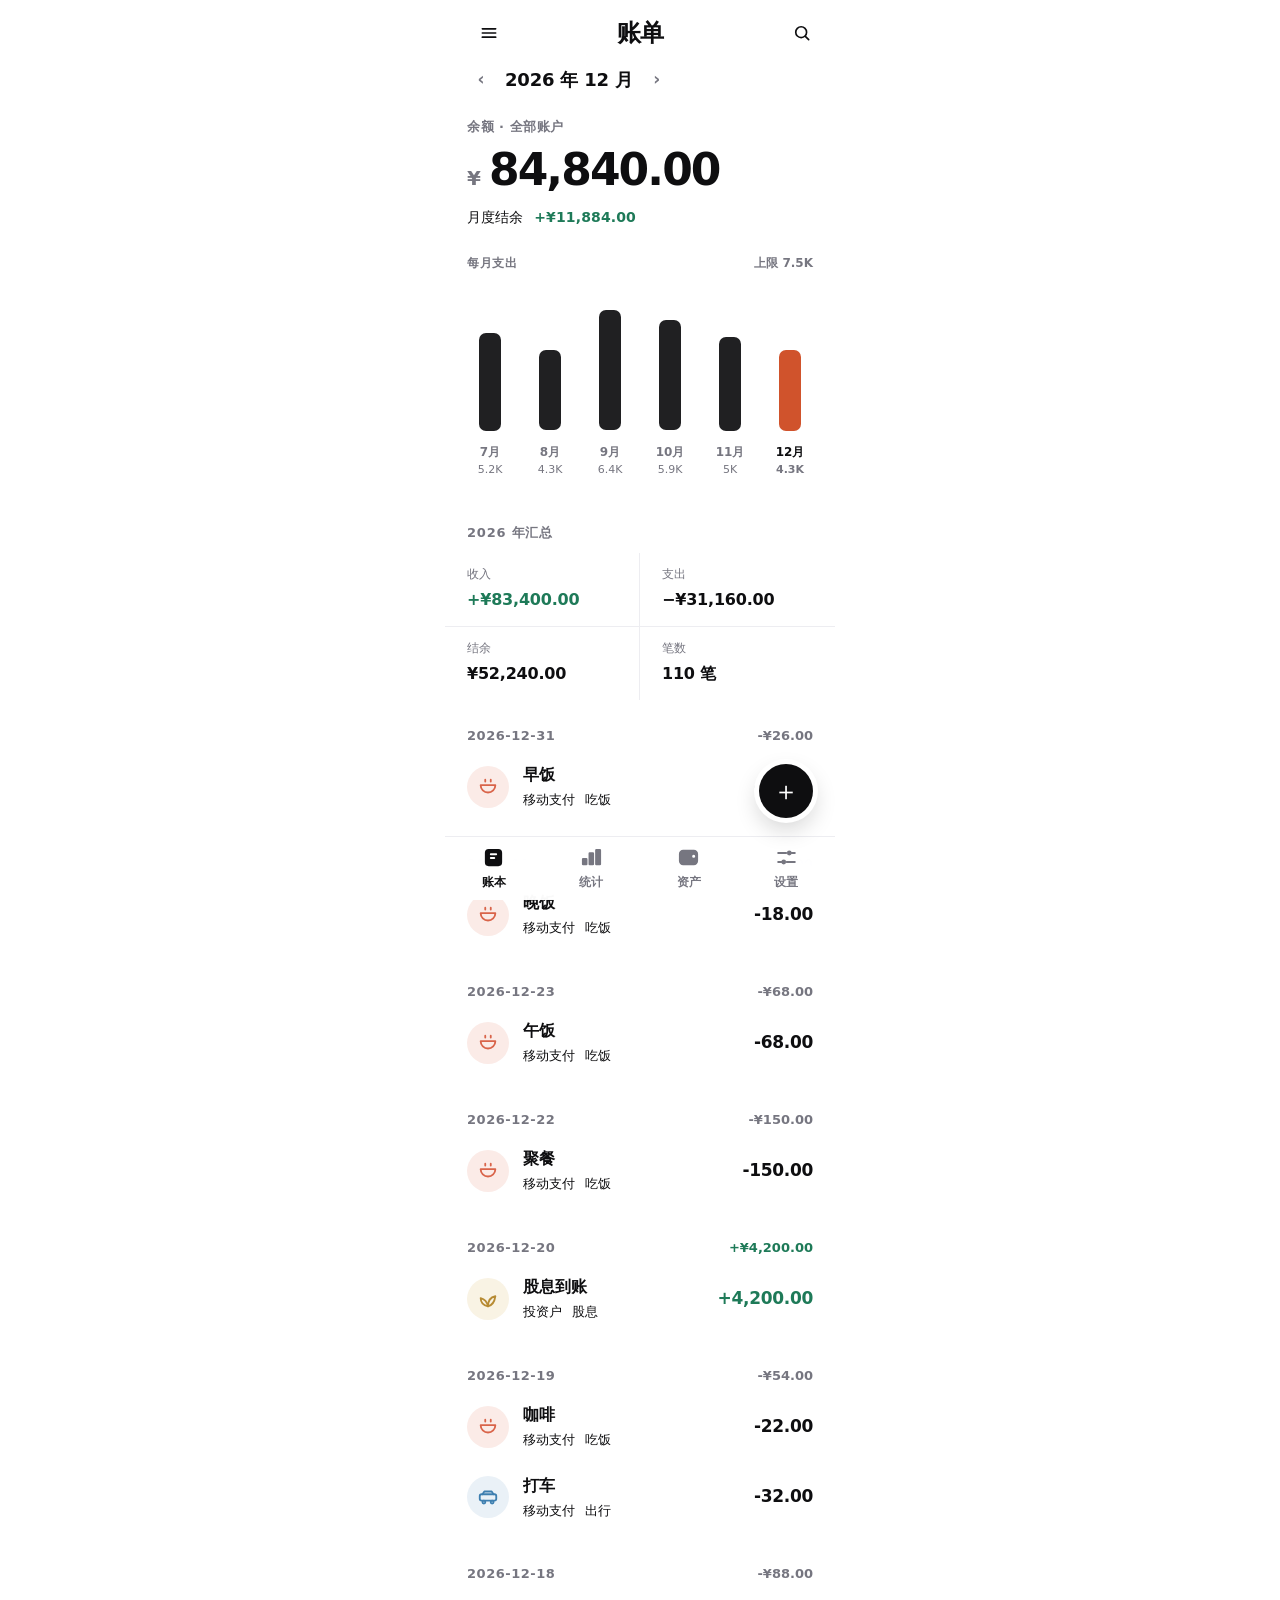
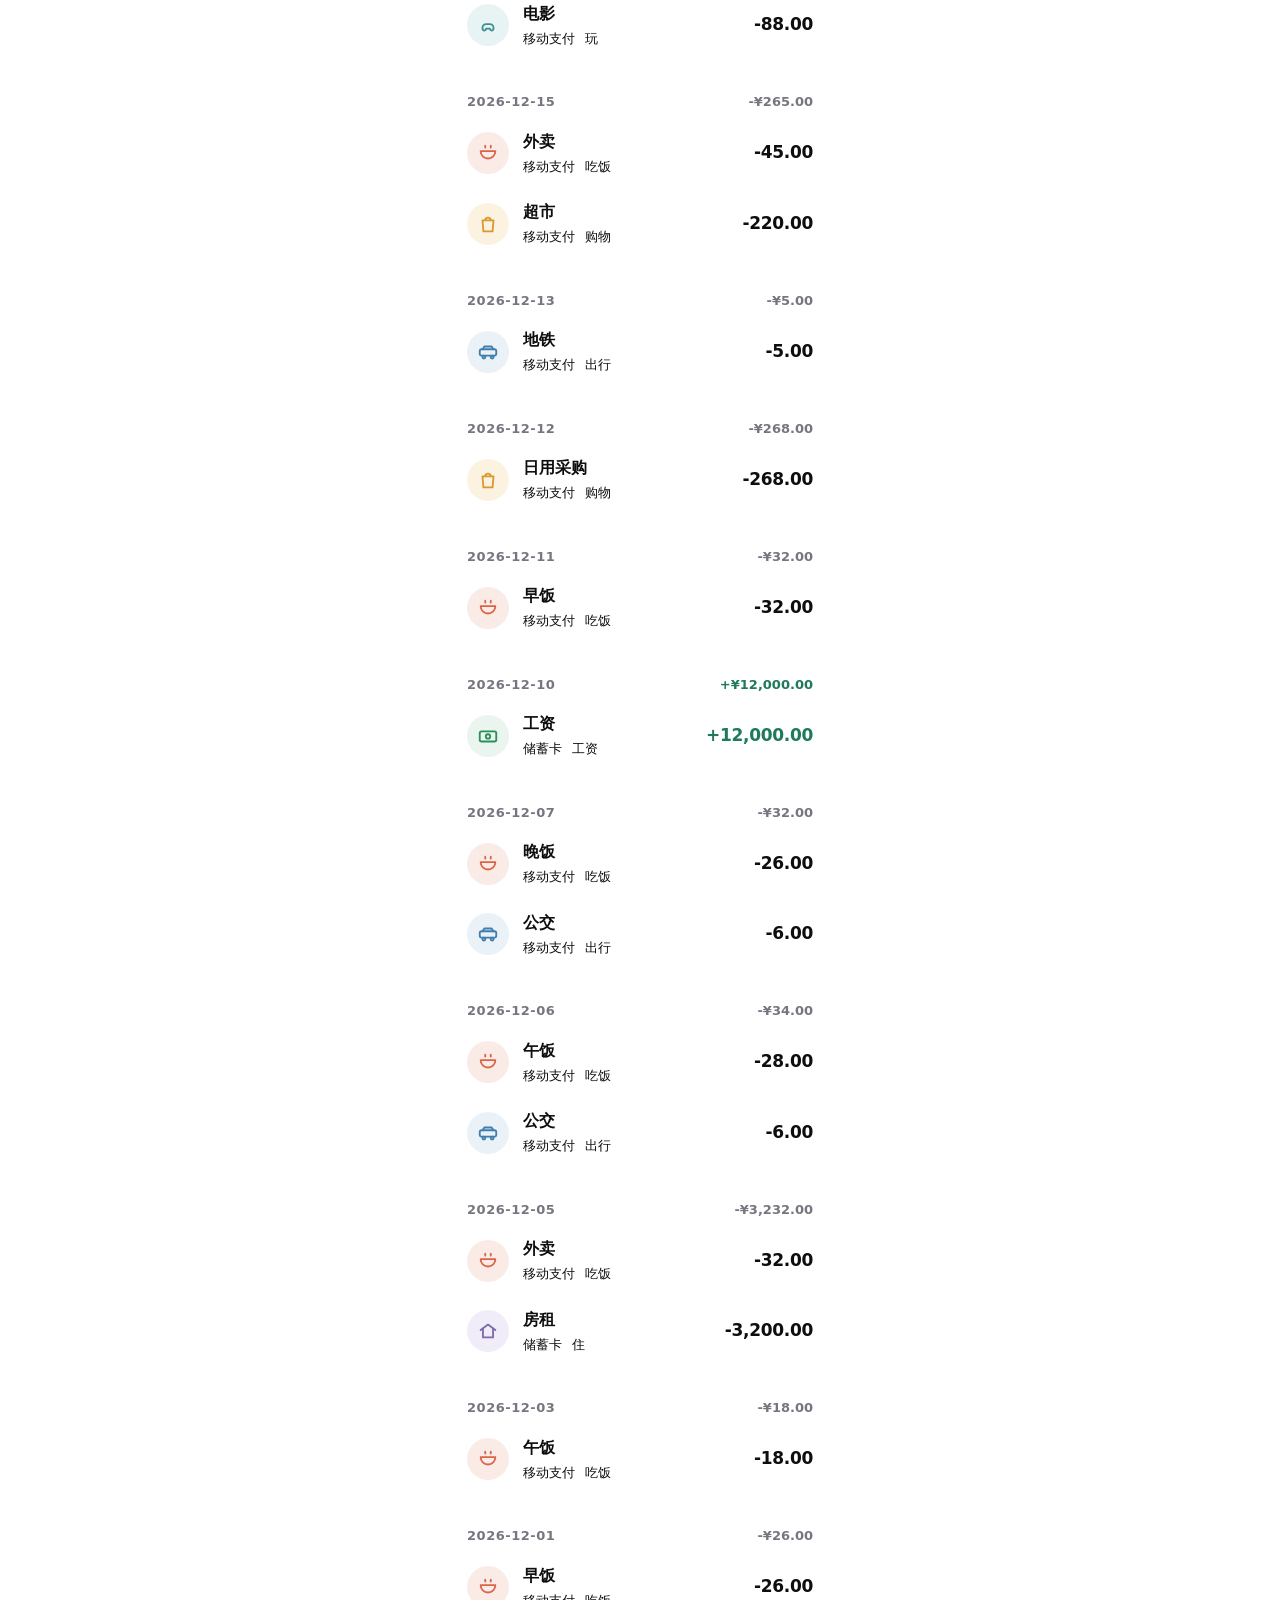
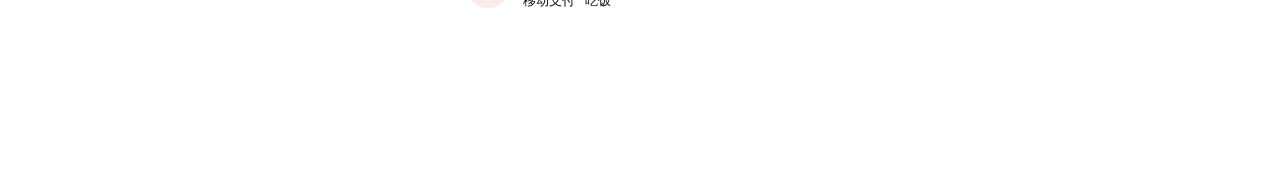
==== commit 257776b1: "决策广场 + 自动识别 + 资产全景重构" ====
--- a/index.html
+++ b/index.html
@@ -18,6 +18,7 @@
 <body>
   <div id="app" class="phone"></div>
   <script src="sync.js"></script>
+  <script src="auto.js"></script>
   <script src="app.js"></script>
   <script>
     // 注册 Service Worker（PWA 离线支持）
--- a/style.css
+++ b/style.css
@@ -1419,7 +1419,175 @@
   z-index: 1;
 }
 
+/* 同步码大字展示 */
+.mx-code {
+  font-family: ui-monospace, SFMono-Regular, Menlo, monospace;
+  font-size: 20px;
+  font-weight: 700;
+  letter-spacing: 1px;
+  padding: 14px var(--pad);
+  color: var(--ink);
+}
+
 
 
 
 
+
+/* ---------- 分析页：支出/收入双栏卡（两张同时显示金额，点了才切换明细） ---------- */
+.flow-pair {
+  display: flex;
+  gap: 9px;
+  padding: 2px var(--pad) 12px;
+}
+.fp-item {
+  flex: 1 1 0;
+  min-width: 0;
+  padding: 13px 13px 12px;
+  border-radius: var(--r-block);
+  background: var(--surface);
+  cursor: pointer;
+  transition: background 0.16s ease, box-shadow 0.16s ease;
+}
+.fp-item.on {
+  background: var(--paper);
+  box-shadow: inset 0 0 0 1.5px var(--ink);
+}
+.fp-num {
+  font-size: 19px;
+  font-weight: 800;
+  letter-spacing: -0.6px;
+  font-variant-numeric: tabular-nums;
+  color: var(--ink-3);
+  white-space: nowrap;
+  overflow: hidden;
+  text-overflow: ellipsis;
+}
+.fp-item.on .fp-num { color: var(--ink); }
+.fp-item.on[data-v="out"] .fp-num { color: var(--neg); }
+.fp-item.on[data-v="in"] .fp-num { color: var(--pos); }
+.fp-label {
+  font-size: 12px;
+  font-weight: 500;
+  color: var(--ink-3);
+  margin-top: 5px;
+  white-space: nowrap;
+}
+
+/* 日均一行，放在双栏卡下面 */
+.stat-meta {
+  padding: 0 var(--pad) 14px;
+  font-size: 12.5px;
+  color: var(--ink-2);
+  font-variant-numeric: tabular-nums;
+}
+
+/* 当前月份下方的小圆点：三栏里一眼看出停在哪个月 */
+.month-nav .nm.on { position: relative; }
+.month-nav .nm.on::after {
+  content: "";
+  position: absolute;
+  left: 50%;
+  bottom: -9px;
+  width: 5px;
+  height: 5px;
+  margin-left: -2.5px;
+  border-radius: 50%;
+  background: var(--ink);
+}
+
+/* ---------- 记账键盘：最后一排 5 格（学钱往：再记 / 删除 常驻左下角） ---------- */
+.entry-page .pad .key.again {
+  font-size: 14px;
+  font-weight: 600;
+  color: var(--ink-2);
+  background: transparent;
+}
+.entry-page .pad .key.again:active { background: var(--surface); }
+.entry-page .pad .key.del {
+  font-size: 14px;
+  font-weight: 600;
+  color: var(--neg);
+}
+/* 5 格时每格收窄，字号略降，避免挤出边界 */
+.entry-page .pad { --key-gap: 7px; }
+.entry-page .pad .key { font-size: 22px; }
+.entry-page .pad .key.go,
+.entry-page .pad .key.again,
+.entry-page .pad .key.del,
+.entry-page .pad .key.fn { font-size: 14px; }
+
+/* ---------- 日期快捷：昨天 / 前天 ---------- */
+.day-quick {
+  flex-shrink: 0;
+  margin-left: 8px;
+  padding: 6px 11px;
+  border-radius: var(--r-pill);
+  background: var(--surface);
+  color: var(--ink-2);
+  font-size: 12.5px;
+  font-weight: 600;
+  cursor: pointer;
+}
+.day-quick:active { opacity: 0.6; }
+
+/* 键盘最后一排 5 格（00 / 0 / . / 再记 / 记下）：跨满整行后自己再分 5 列 */
+.pad-row-5 {
+  grid-column: 1 / -1;
+  display: grid;
+  grid-template-columns: repeat(5, 1fr);
+  gap: 6px;
+}
+.pad-row-5 .key { height: 54px; }
+
+/* 持仓页：输入代码后查到的名称，作为提示显示在名称框里 */
+.field-row .name-hint {
+  font-size: 12px;
+  color: var(--ink-3);
+  margin-left: 8px;
+  flex-shrink: 0;
+}
+.field-row .name-hint.live { color: var(--pos); }
+
+/* ---------- 持仓录入：代码/名称模糊搜索建议 ---------- */
+.ss-list { display: none; }
+.ss-list.show {
+  display: block;
+  max-height: 244px;
+  overflow-y: auto;
+  -webkit-overflow-scrolling: touch;
+  border-bottom: 1.5px solid var(--line);
+  background: var(--paper);
+}
+.ss-item {
+  display: flex;
+  align-items: center;
+  gap: 12px;
+  padding: 11px var(--pad);
+  border-bottom: 1px solid var(--line);
+  cursor: pointer;
+}
+.ss-item:last-child { border-bottom: none; }
+.ss-item:active { background: var(--surface); }
+.ss-item .code {
+  flex-shrink: 0;
+  width: 92px;
+  font-size: 13px;
+  color: var(--ink-3);
+  font-variant-numeric: tabular-nums;
+}
+.ss-item .name {
+  flex: 1;
+  min-width: 0;
+  font-size: 14.5px;
+  font-weight: 600;
+  color: var(--ink);
+  overflow: hidden;
+  text-overflow: ellipsis;
+  white-space: nowrap;
+}
+.ss-loading, .ss-empty {
+  padding: 13px var(--pad);
+  font-size: 13px;
+  color: var(--ink-3);
+}
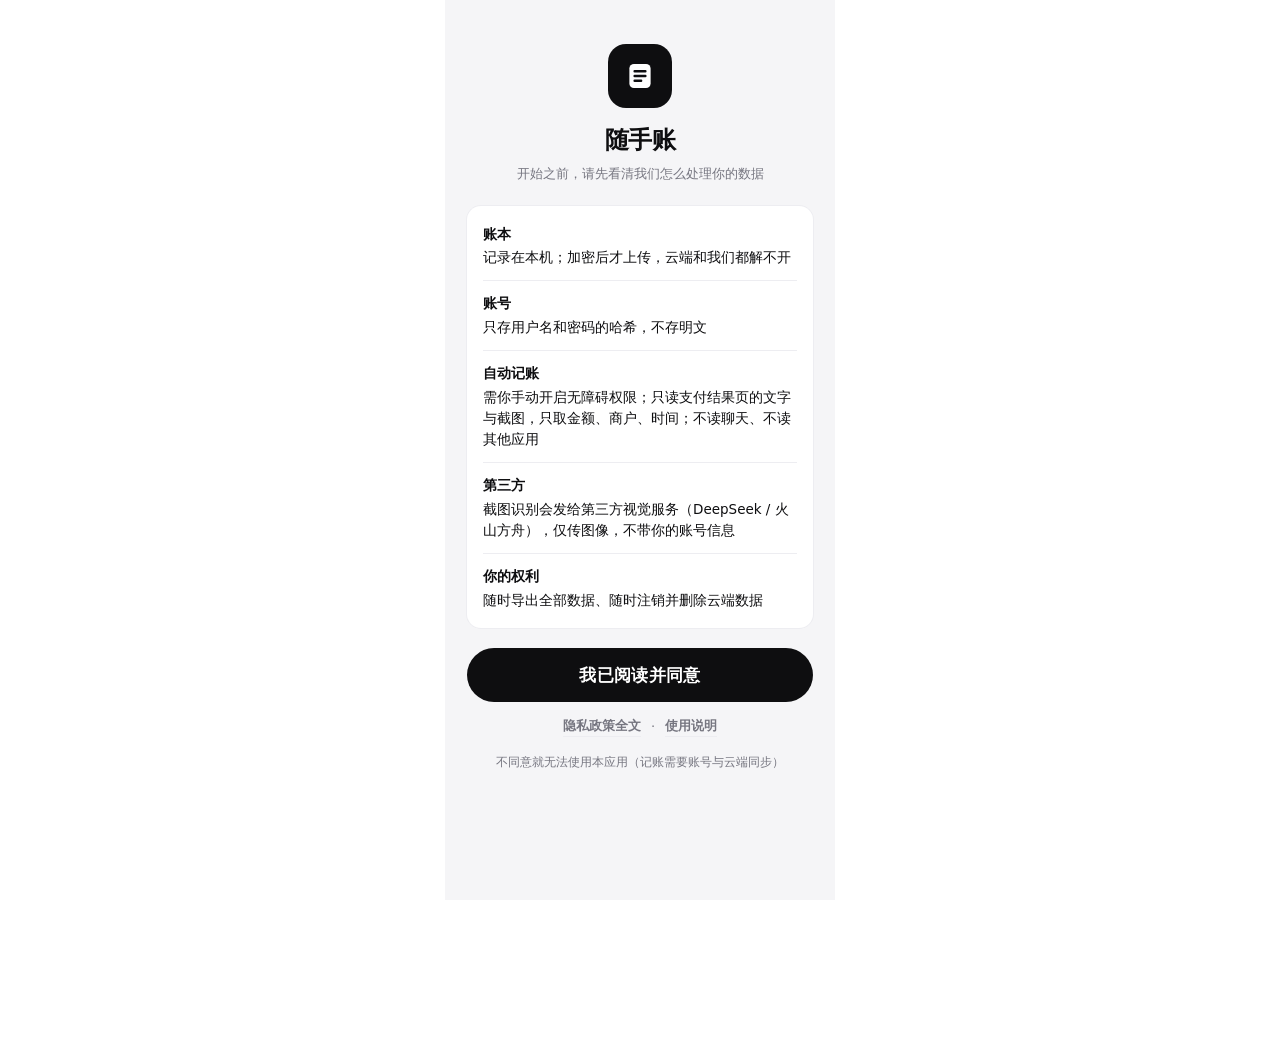
==== commit e8f942ed: "改名长流+海天蓝+新图标；设置拆二级菜单；加昵称头像；广场卡片头像" ====
--- a/index.html
+++ b/index.html
@@ -3,14 +3,15 @@
 <head>
 <meta charset="utf-8">
 <meta name="viewport" content="width=device-width,initial-scale=1,maximum-scale=1,user-scalable=no,viewport-fit=cover">
-<title>随手账</title>
-<meta name="description" content="随手账 —— 一个纯本地的记账本。支出、收入、账户余额、分类分析，数据只存在你自己的浏览器里。">
-<meta name="theme-color" content="#ffffff">
+<title>长流</title>
+<meta name="description" content="长流 —— 记下每一笔，细水汇成海。支出、收入、账户余额、分类分析都在你自己手里，加密后才上云。">
+<meta name="theme-color" content="#1E6E96">
 <meta name="apple-mobile-web-app-capable" content="yes">
 <meta name="apple-mobile-web-app-status-bar-style" content="default">
-<meta name="apple-mobile-web-app-title" content="随手账">
+<meta name="apple-mobile-web-app-title" content="长流">
 <link rel="icon" href="favicon.svg" type="image/svg+xml">
 <link rel="icon" href="icons/favicon-32.png" sizes="32x32" type="image/png">
+<link rel="icon" href="icons/favicon-16.png" sizes="16x16" type="image/png">
 <link rel="apple-touch-icon" href="icons/apple-touch-icon.png">
 <link rel="manifest" href="manifest.webmanifest">
 <link rel="stylesheet" href="style.css">
--- a/style.css
+++ b/style.css
@@ -128,10 +128,10 @@
   color: var(--ink-3);
 }
 .hero .big {
-  font-size: 44px;
-  font-weight: 700;
-  line-height: 1.06;
-  letter-spacing: -1.9px;
+  font-size: 48px;
+  font-weight: 800;
+  line-height: 1.05;
+  letter-spacing: -2.3px;
   margin-top: 10px;
   color: var(--ink);
   font-variant-numeric: tabular-nums;
@@ -1520,12 +1520,15 @@
 /* ---------- 日期快捷：昨天 / 前天 ---------- */
 .day-quick {
   flex-shrink: 0;
+  display: inline-flex;
+  align-items: center;
   margin-left: 8px;
-  padding: 6px 11px;
+  height: 44px;
+  padding: 0 14px;
   border-radius: var(--r-pill);
   background: var(--surface);
   color: var(--ink-2);
-  font-size: 12.5px;
+  font-size: 13px;
   font-weight: 600;
   cursor: pointer;
 }
@@ -1591,3 +1594,1230 @@
   font-size: 13px;
   color: var(--ink-3);
 }
+
+
+/* ============================================================
+   资产全景 v2 —— 借鉴「心安 App」的堆叠式资产构成卡
+   设计要点：超大白底留白 / 极粗数字 / 低饱和同色系色块 /
+   无边框靠底色分层 / 迷你走势线做「一眼看清」
+   ============================================================ */
+.nw-head { padding: 0 var(--pad) 10px; }
+.nw-head .big { margin-top: 8px; }
+
+/* 近 6 个月净资产区域图：满宽、贴底、带渐变 */
+.nw-spark-wrap {
+  position: relative;
+  margin-top: 26px;
+  height: 40px;
+}
+.nw-spark {
+  display: block;
+  width: 100%;
+  height: 40px;
+  overflow: visible;
+}
+.nw-spark polyline {
+  fill: none;
+  stroke: var(--ink);
+  stroke-width: 2;
+  stroke-linecap: round;
+  stroke-linejoin: round;
+  vector-effect: non-scaling-stroke;
+}
+.nw-spark-cap {
+  position: absolute;
+  right: 0;
+  top: -20px;
+  font-size: 11.5px;
+  font-weight: 600;
+  letter-spacing: 0.04em;
+  color: var(--ink-3);
+}
+
+/* 一句话提示条：左「本月已花」右「日均 + 环比」 */
+.nw-tip {
+  margin: 26px var(--pad) 0;
+  display: flex;
+  align-items: center;
+  justify-content: space-between;
+  gap: 10px;
+  padding: 13px 16px;
+  background: var(--surface);
+  border-radius: var(--r-pill);
+  font-size: 13px;
+  font-weight: 600;
+  color: var(--ink-2);
+  letter-spacing: 0.01em;
+  white-space: nowrap;
+}
+.nw-tip b {
+  color: var(--ink);
+  font-weight: 800;
+  font-variant-numeric: tabular-nums;
+}
+.nw-tip-r { display: inline-flex; align-items: baseline; gap: 6px; }
+.nw-tip em {
+  font-style: normal;
+  font-weight: 800;
+  font-variant-numeric: tabular-nums;
+}
+.nw-tip em.up { color: var(--neg); }
+.nw-tip em.dn { color: var(--pos); }
+
+/* 灰底圆角卡：靠底色分层，不要边框 */
+.ov-card {
+  margin: 0 14px 10px;
+  padding: 4px 0 6px;
+  background: #f6f6f8;
+  border-radius: 18px;
+  overflow: hidden;
+}
+.ov-card .card-title { padding: 16px 18px 8px; }
+.ov-card .cover { padding: 6px 18px 16px; }
+.ov-card .list-row { padding: 15px 18px; }
+.ov-card .list-row:last-child { border-bottom: 0; }
+
+/* 堆叠卡：上面一块窄、下面一块高，互压 14px 形成「抽屉」感 *//* 堆叠卡：上面一块窄、下面一块高，互压 14px 形成「抽屉」感 */
+.nw-tip + .stk { margin-top: 26px; }
+.stk {
+  position: relative;
+  margin: 0 var(--pad);
+  border-radius: 18px;
+  overflow: hidden;
+}
+.stk + .stk { margin-top: -14px; }
+
+.stk-cash {
+  z-index: 1;
+  display: flex;
+  align-items: baseline;
+  justify-content: space-between;
+  padding: 15px 18px 29px;
+  background: linear-gradient(135deg, #8FD8D3 0%, #6EC5BF 100%);
+  color: #0a3a37;
+}
+
+.stk-invest {
+  z-index: 2;
+  padding: 22px 18px 20px;
+  background: linear-gradient(160deg, #A6B4F2 0%, #8A98E6 55%, #7C8ADF 100%);
+  color: #171b4a;
+}
+
+.stk-label {
+  font-size: 13px;
+  font-weight: 700;
+  letter-spacing: 0.03em;
+  opacity: 0.78;
+}
+.stk-num {
+  font-size: 16px;
+  font-weight: 800;
+  letter-spacing: -0.3px;
+  font-variant-numeric: tabular-nums;
+}
+.stk-big {
+  margin-top: 12px;
+  font-size: 35px;
+  font-weight: 800;
+  line-height: 1.05;
+  letter-spacing: -1.5px;
+  font-variant-numeric: tabular-nums;
+}
+.stk-foot {
+  margin-top: 10px;
+  display: flex;
+  align-items: baseline;
+  justify-content: space-between;
+  gap: 10px;
+  font-size: 12.5px;
+  font-weight: 600;
+  opacity: 0.72;
+}
+.stk-foot span:first-child { font-variant-numeric: tabular-nums; }
+.stk-pct {
+  font-size: 26px;
+  font-weight: 800;
+  letter-spacing: -0.8px;
+  opacity: 0.5;
+  flex: none;
+}
+.nw-gap { height: 16px; }
+
+/* 深色模式下色块保持低饱和，不要刺眼 */
+@media (prefers-color-scheme: dark) {
+  .stk-cash { background: linear-gradient(135deg, #4E8F8B 0%, #3E7A76 100%); color: #eafcf9; }
+  .stk-invest { background: linear-gradient(160deg, #5A66AB 0%, #47529A 100%); color: #f0f1ff; }
+  .nw-tip { background: rgba(255, 255, 255, 0.07); }
+}
+
+
+/* ============================================================
+   决策广场 —— 社交投票
+   一眼要看出三件事：想买什么、多少钱、大家怎么投的
+   票条用「忍=绿 / 花=橙 / 再看看=灰」，和收支的正负色一致
+   ============================================================ */
+.dc-stats {
+  display: flex;
+  margin: 6px var(--pad) 18px;
+  padding: 16px 0;
+  background: #f6f6f8;
+  border-radius: 18px;
+}
+.dc-stat {
+  flex: 1;
+  text-align: center;
+  position: relative;
+}
+.dc-stat + .dc-stat::before {
+  content: "";
+  position: absolute;
+  left: 0;
+  top: 4px;
+  bottom: 4px;
+  width: 1.5px;
+  background: rgba(0, 0, 0, 0.06);
+}
+.dc-stat b {
+  display: block;
+  font-size: 20px;
+  font-weight: 800;
+  letter-spacing: -0.6px;
+  color: var(--ink);
+  font-variant-numeric: tabular-nums;
+}
+.dc-stat i {
+  display: block;
+  margin-top: 4px;
+  font-style: normal;
+  font-size: 11.5px;
+  font-weight: 600;
+  letter-spacing: 0.04em;
+  color: var(--ink-3);
+}
+
+/* 三段切换：广场 / 我发的 / 我投过的 */
+.dc-seg {
+  display: flex;
+  gap: 8px;
+  padding: 0 var(--pad) 12px;
+}
+.dc-seg span {
+  flex: 1;
+  text-align: center;
+  height: 40px;
+  line-height: 40px;
+  border-radius: var(--r-pill);
+  background: var(--surface);
+  font-size: 14px;
+  font-weight: 700;
+  color: var(--ink-3);
+  cursor: pointer;
+}
+.dc-seg span.on { background: var(--ink); color: #fff; }
+
+.dc-sort {
+  display: flex;
+  gap: 18px;
+  padding: 0 var(--pad) 14px;
+  font-size: 13.5px;
+  font-weight: 700;
+  color: var(--ink-3);
+}
+.dc-sort span { cursor: pointer; }
+.dc-sort span.on { color: var(--ink); }
+
+/* ---------- 决策卡 ---------- */
+.dc-card {
+  margin: 0 14px 12px;
+  padding: 18px 18px 14px;
+  background: #f6f6f8;
+  border-radius: 18px;
+}
+.dc-card.closed { background: #f2f2f4; }
+.dc-top {
+  display: flex;
+  align-items: baseline;
+  justify-content: space-between;
+  gap: 12px;
+}
+.dc-title {
+  font-size: 17px;
+  font-weight: 800;
+  letter-spacing: -0.3px;
+  color: var(--ink);
+  line-height: 1.3;
+}
+.dc-amount {
+  flex: none;
+  font-size: 17px;
+  font-weight: 800;
+  letter-spacing: -0.4px;
+  color: var(--ink);
+  font-variant-numeric: tabular-nums;
+}
+.dc-reason {
+  margin-top: 8px;
+  font-size: 13.5px;
+  font-weight: 500;
+  line-height: 1.5;
+  color: var(--ink-2);
+}
+
+/* 投票分布条 */
+.dc-bar {
+  display: flex;
+  height: 10px;
+  margin-top: 16px;
+  border-radius: 5px;
+  overflow: hidden;
+  background: rgba(0, 0, 0, 0.05);
+}
+.dc-bar i {
+  display: block;
+  height: 100%;
+  transition: width 0.25s ease;
+}
+.dc-bar .b-skip { background: var(--pos); }
+.dc-bar .b-spend { background: var(--accent); }
+.dc-bar .b-think { background: #c2c2cc; }
+
+.dc-legend {
+  display: flex;
+  align-items: center;
+  gap: 12px;
+  margin-top: 9px;
+  font-size: 12px;
+  font-weight: 700;
+  font-variant-numeric: tabular-nums;
+}
+.dc-legend .b-skip { color: var(--pos); }
+.dc-legend .b-spend { color: var(--accent); }
+.dc-legend .b-think { color: var(--ink-3); }
+.dc-legend em {
+  margin-left: auto;
+  font-style: normal;
+  font-weight: 600;
+  color: var(--ink-3);
+}
+.dc-legend.empty {
+  color: var(--ink-3);
+  font-weight: 600;
+  margin-top: 14px;
+}
+
+/* 投票按钮 */
+.dc-actions {
+  display: flex;
+  gap: 8px;
+  margin-top: 14px;
+}
+.dc-btn {
+  flex: 1;
+  height: 44px;
+  border: 0;
+  border-radius: var(--r-pill);
+  background: #fff;
+  font-family: inherit;
+  font-size: 14.5px;
+  font-weight: 700;
+  color: var(--ink-2);
+  cursor: pointer;
+  box-shadow: inset 0 0 0 1.5px rgba(0, 0, 0, 0.07);
+}
+.dc-btn:active { transform: scale(0.97); }
+.dc-btn.skip.on { background: var(--pos); color: #fff; box-shadow: none; }
+.dc-btn.spend.on { background: var(--accent); color: #fff; box-shadow: none; }
+.dc-btn.think.on { background: var(--ink); color: #fff; box-shadow: none; }
+
+/* 已拍板的结果 */
+.dc-verdict {
+  margin-top: 12px;
+  padding: 12px 14px;
+  border-radius: 12px;
+  font-size: 14px;
+  font-weight: 800;
+  letter-spacing: -0.1px;
+}
+.dc-verdict.skip { background: #e7f4ee; color: var(--pos); }
+.dc-verdict.buy { background: #f7ece9; color: var(--accent); }
+
+.dc-meta {
+  margin-top: 12px;
+  font-size: 12px;
+  font-weight: 500;
+  color: var(--ink-3);
+}
+
+.dc-more {
+  margin: 6px 14px 24px;
+  height: 46px;
+  line-height: 46px;
+  text-align: center;
+  border-radius: 14px;
+  background: var(--surface);
+  font-size: 14px;
+  font-weight: 700;
+  color: var(--ink-2);
+  cursor: pointer;
+}
+
+/* 骨架屏 */
+.dc-skel { padding: 0 14px; }
+.dc-skel i {
+  display: block;
+  height: 148px;
+  margin-bottom: 12px;
+  border-radius: 18px;
+  background: linear-gradient(90deg, #f4f4f6 25%, #ececf0 37%, #f4f4f6 63%);
+  background-size: 400% 100%;
+  animation: dcShine 1.3s ease infinite;
+}
+@keyframes dcShine {
+  0% { background-position: 100% 50%; }
+  100% { background-position: 0 50%; }
+}
+
+/* ---------- 发帖面板 ---------- */
+.dc-mask {
+  position: fixed;
+  inset: 0;
+  background: rgba(0, 0, 0, 0.32);
+  z-index: 60;
+}
+.dc-sheet {
+  position: fixed;
+  left: 50%;
+  bottom: 0;
+  transform: translateX(-50%);
+  width: 390px;
+  max-width: 100vw;
+  background: #fff;
+  border-radius: 22px 22px 0 0;
+  padding: 8px var(--pad) calc(24px + env(safe-area-inset-bottom));
+  z-index: 61;
+  animation: dcUp 0.22s ease;
+}
+@keyframes dcUp {
+  from { transform: translate(-50%, 100%); }
+  to { transform: translate(-50%, 0); }
+}
+.dc-sheet-h {
+  display: flex;
+  align-items: center;
+  justify-content: space-between;
+  padding: 12px 0 16px;
+}
+.dc-sheet-h b {
+  font-size: 19px;
+  font-weight: 800;
+  letter-spacing: -0.4px;
+}
+.dc-sheet-h .x {
+  font-size: 17px;
+  color: var(--ink-3);
+  cursor: pointer;
+  padding: 4px 8px;
+}
+.dc-field {
+  padding: 12px 0;
+  border-bottom: 1.5px solid var(--line);
+}
+.dc-field label {
+  display: block;
+  font-size: 12px;
+  font-weight: 700;
+  letter-spacing: 0.05em;
+  color: var(--ink-3);
+  margin-bottom: 6px;
+}
+.dc-field input {
+  width: 100%;
+  border: 0;
+  outline: none;
+  background: transparent;
+  font-family: inherit;
+  font-size: 17px;
+  font-weight: 700;
+  color: var(--ink);
+  padding: 0;
+}
+.dc-field input::placeholder { color: #c8c8d0; font-weight: 600; }
+
+.dc-cats {
+  display: flex;
+  flex-wrap: wrap;
+  gap: 8px;
+  padding: 16px 0 4px;
+}
+.dc-cats span {
+  height: 38px;
+  line-height: 38px;
+  padding: 0 16px;
+  border-radius: var(--r-pill);
+  background: var(--surface);
+  font-size: 13.5px;
+  font-weight: 700;
+  color: var(--ink-2);
+  cursor: pointer;
+}
+.dc-cats span.on { background: var(--ink); color: #fff; }
+
+.dc-anon {
+  display: flex;
+  align-items: center;
+  justify-content: space-between;
+  padding: 18px 0;
+  font-size: 15px;
+  font-weight: 600;
+  color: var(--ink-2);
+  cursor: pointer;
+}
+.dc-anon i {
+  width: 48px;
+  height: 28px;
+  border-radius: 999px;
+  background: #dcdce2;
+  position: relative;
+  transition: background 0.18s ease;
+}
+.dc-anon i::after {
+  content: "";
+  position: absolute;
+  top: 3px;
+  left: 3px;
+  width: 22px;
+  height: 22px;
+  border-radius: 50%;
+  background: #fff;
+  transition: transform 0.18s ease;
+}
+.dc-anon i.on { background: var(--ink); }
+.dc-anon i.on::after { transform: translateX(20px); }
+
+.dc-sheet .btn-primary { margin-top: 4px; }
+
+
+/* ============================================================
+   自动识别 —— 粘贴一段支付文本，认出金额和分类
+   ============================================================ */
+.au-lead {
+  padding: 0 var(--pad) 14px;
+  font-size: 13.5px;
+  font-weight: 500;
+  line-height: 1.6;
+  color: var(--ink-2);
+}
+.au-input {
+  display: block;
+  width: calc(100% - var(--pad) * 2);
+  margin: 0 var(--pad);
+  min-height: 132px;
+  padding: 16px;
+  border: 0;
+  border-radius: 16px;
+  background: #f6f6f8;
+  font-family: inherit;
+  font-size: 14px;
+  font-weight: 500;
+  line-height: 1.6;
+  color: var(--ink);
+  resize: vertical;
+  outline: none;
+}
+.au-input::placeholder { color: #b8b8c2; }
+
+.au-btns {
+  display: flex;
+  gap: 10px;
+  padding: 14px var(--pad) 4px;
+}
+.au-btn {
+  flex: 1;
+  height: 46px;
+  border: 0;
+  border-radius: var(--r-pill);
+  background: var(--surface);
+  font-family: inherit;
+  font-size: 15px;
+  font-weight: 700;
+  color: var(--ink-2);
+  cursor: pointer;
+}
+.au-btn.primary { background: var(--ink); color: #fff; }
+.au-btn:active { transform: scale(0.98); }
+
+.au-hint {
+  margin: 18px var(--pad);
+  padding: 16px;
+  border-radius: 14px;
+  background: #f6f6f8;
+  font-size: 13.5px;
+  font-weight: 600;
+  color: var(--ink-2);
+  text-align: center;
+}
+
+.au-list { padding: 16px var(--pad) 0; }
+.au-row {
+  display: flex;
+  align-items: center;
+  gap: 10px;
+  padding: 14px 14px 14px 16px;
+  margin-bottom: 10px;
+  background: #f6f6f8;
+  border-radius: 16px;
+}
+.au-main { flex: 1; min-width: 0; }
+.au-name {
+  font-size: 15.5px;
+  font-weight: 800;
+  letter-spacing: -0.2px;
+  color: var(--ink);
+  overflow: hidden;
+  text-overflow: ellipsis;
+  white-space: nowrap;
+}
+.au-why {
+  margin-top: 4px;
+  font-size: 11.5px;
+  font-weight: 500;
+  color: var(--ink-3);
+  overflow: hidden;
+  text-overflow: ellipsis;
+  white-space: nowrap;
+}
+.au-right {
+  flex: none;
+  display: flex;
+  flex-direction: column;
+  align-items: flex-end;
+  gap: 6px;
+}
+.au-amt {
+  font-size: 16px;
+  font-weight: 800;
+  letter-spacing: -0.3px;
+  color: var(--ink);
+  font-variant-numeric: tabular-nums;
+}
+.au-amt.in { color: var(--pos); }
+.au-tag {
+  border: 0;
+  border-radius: var(--r-pill);
+  background: #fff;
+  font-family: inherit;
+  font-size: 12.5px;
+  font-weight: 700;
+  color: var(--ink-2);
+  padding: 5px 10px;
+  outline: none;
+}
+.au-del {
+  flex: none;
+  width: 26px;
+  text-align: center;
+  font-size: 14px;
+  color: var(--ink-3);
+  cursor: pointer;
+}
+.au-skip {
+  margin-top: 10px;
+  font-size: 12px;
+  font-weight: 500;
+  color: var(--ink-3);
+  text-align: center;
+}
+.au-list + .btn-primary { margin-top: 8px; }
+
+
+/* 截图识别：按钮分两行，主按钮给截图 */
+.au-btns-2 { padding-top: 0; }
+.au-btns-2 .au-btn { height: 42px; font-size: 14px; }
+.au-loading {
+  margin: 18px var(--pad) 0;
+  display: flex;
+  align-items: center;
+  gap: 10px;
+  font-size: 13.5px;
+  font-weight: 600;
+  color: var(--ink-2);
+}
+.au-loading i {
+  width: 15px;
+  height: 15px;
+  border: 2px solid var(--line);
+  border-top-color: var(--ink);
+  border-radius: 50%;
+  animation: auSpin 0.7s linear infinite;
+}
+@keyframes auSpin { to { transform: rotate(360deg); } }
+
+
+/* ============================================================
+   登录页 —— 未登录时唯一能看到的页面
+   学钱往：账号是入口。但只拦"首次"，不拦"每次"。
+   ============================================================ */
+.phone.auth-mode { background: #fff; }
+
+.auth-page {
+  min-height: 100vh;
+  padding: 0 var(--pad);
+  display: flex;
+  flex-direction: column;
+}
+
+.auth-brand {
+  padding: 88px 0 42px;
+  text-align: center;
+}
+.auth-mark {
+  width: 64px;
+  height: 64px;
+  margin: 0 auto 22px;
+  border-radius: 19px;
+  background: var(--ink);
+  display: flex;
+  align-items: center;
+  justify-content: center;
+}
+.auth-mark svg {
+  width: 34px;
+  height: 34px;
+  /* 不要在这里统一 fill：里面的白色页身和黑色文字线各自控制 */
+}
+.auth-brand h1 {
+  margin: 0;
+  font-size: 31px;
+  font-weight: 800;
+  letter-spacing: -1.2px;
+  color: var(--ink);
+}
+.auth-brand p {
+  margin: 10px 0 0;
+  font-size: 14px;
+  font-weight: 500;
+  letter-spacing: 0.02em;
+  color: var(--ink-3);
+}
+
+.auth-card {
+  background: #f6f6f8;
+  border-radius: 20px;
+  padding: 4px 18px 18px;
+}
+.auth-field {
+  padding: 16px 0 2px;
+  border-bottom: 1.5px solid rgba(0, 0, 0, 0.06);
+}
+.auth-field label {
+  display: block;
+  font-size: 12px;
+  font-weight: 700;
+  letter-spacing: 0.06em;
+  color: var(--ink-3);
+  margin-bottom: 8px;
+}
+.auth-field input {
+  width: 100%;
+  border: 0;
+  outline: none;
+  background: transparent;
+  font-family: inherit;
+  font-size: 17px;
+  font-weight: 700;
+  color: var(--ink);
+  padding: 0 0 11px;
+}
+.auth-field input::placeholder { color: #c2c2cc; font-weight: 600; }
+
+.auth-submit {
+  width: 100%;
+  height: 54px;
+  margin-top: 22px;
+  border: 0;
+  border-radius: var(--r-pill);
+  background: var(--ink);
+  color: #fff;
+  font-family: inherit;
+  font-size: 17px;
+  font-weight: 800;
+  letter-spacing: 0.02em;
+  cursor: pointer;
+}
+.auth-submit:active { transform: scale(0.985); }
+.auth-submit:disabled { opacity: 0.45; }
+
+.auth-switch {
+  margin-top: 18px;
+  padding: 12px;
+  text-align: center;
+  font-size: 14.5px;
+  font-weight: 700;
+  color: var(--ink-2);
+  cursor: pointer;
+}
+
+.auth-note {
+  margin-top: auto;
+  padding: 30px 0 36px;
+  text-align: center;
+  font-size: 12.5px;
+  font-weight: 500;
+  line-height: 1.75;
+  color: var(--ink-3);
+}
+
+
+/* 账户余额为负时的提示：不是报错，是告诉用户去哪儿修 */
+.wallet .bal.neg { color: var(--neg); }
+.wal-tip {
+  padding: 14px 18px 16px;
+  font-size: 12.5px;
+  font-weight: 500;
+  line-height: 1.6;
+  color: var(--ink-3);
+  border-top: 1.5px solid var(--line);
+}
+.wal-tip span {
+  color: var(--ink);
+  font-weight: 700;
+  cursor: pointer;
+}
+
+
+/* ============================================================
+   账户卡片：可横滑，像一叠银行卡
+   scroll-snap 让每张卡停得整齐，不出现半张卡
+   ============================================================ */
+.wcards {
+  display: flex;
+  gap: 12px;
+  padding: 4px 18px 18px;
+  overflow-x: auto;
+  scroll-snap-type: x mandatory;
+  -webkit-overflow-scrolling: touch;
+  scrollbar-width: none;
+}
+.wcards::-webkit-scrollbar { display: none; }
+
+.wcard {
+  flex: 0 0 216px;
+  scroll-snap-align: start;
+  height: 132px;
+  border-radius: 18px;
+  padding: 16px 18px;
+  color: #fff;
+  display: flex;
+  flex-direction: column;
+  justify-content: space-between;
+  cursor: pointer;
+  position: relative;
+  overflow: hidden;
+}
+.wcard:active { transform: scale(0.975); }
+.wcard .wc-top {
+  display: flex;
+  align-items: center;
+  justify-content: space-between;
+}
+.wcard .wc-name {
+  font-size: 13.5px;
+  font-weight: 700;
+  letter-spacing: 0.02em;
+  opacity: 0.92;
+}
+.wcard .wc-ico {
+  display: flex;
+  width: 22px;
+  height: 22px;
+  opacity: 0.9;
+}
+.wcard .wc-ico svg { width: 22px; height: 22px; fill: currentColor; stroke: none; }
+.wcard .wc-bal {
+  font-size: 25px;
+  font-weight: 800;
+  letter-spacing: -1px;
+  font-variant-numeric: tabular-nums;
+}
+.wcard .wc-foot {
+  display: flex;
+  justify-content: space-between;
+  font-size: 11.5px;
+  font-weight: 600;
+  opacity: 0.72;
+}
+
+/* ---------- 账户详情 ---------- */
+.wd-hero {
+  margin: 4px 18px 20px;
+  border-radius: 20px;
+  padding: 22px 20px 18px;
+  color: #fff;
+}
+.wd-name {
+  display: flex;
+  align-items: center;
+  gap: 8px;
+  font-size: 14px;
+  font-weight: 700;
+  opacity: 0.92;
+}
+.wd-bal {
+  margin-top: 14px;
+  font-size: 36px;
+  font-weight: 800;
+  letter-spacing: -1.6px;
+  line-height: 1.05;
+  font-variant-numeric: tabular-nums;
+}
+.wd-meta {
+  margin-top: 14px;
+  display: flex;
+  gap: 18px;
+  font-size: 12.5px;
+  font-weight: 600;
+  opacity: 0.78;
+}
+
+.wd-row {
+  display: flex;
+  align-items: center;
+  gap: 12px;
+  padding: 14px 18px;
+  border-bottom: 1.5px solid var(--line);
+  cursor: pointer;
+}
+.wd-row:last-child { border-bottom: 0; }
+.wd-row .g {
+  width: 40px;
+  height: 40px;
+  border-radius: 13px;
+  display: flex;
+  align-items: center;
+  justify-content: center;
+  flex: none;
+}
+.wd-row .g svg { width: 20px; height: 20px; fill: none; stroke: currentColor; stroke-width: 2; }
+.wd-row .body { flex: 1; min-width: 0; }
+.wd-row .r1 {
+  display: flex;
+  align-items: baseline;
+  justify-content: space-between;
+  gap: 10px;
+}
+.wd-row .nm {
+  font-size: 15px;
+  font-weight: 700;
+  color: var(--ink);
+  overflow: hidden;
+  text-overflow: ellipsis;
+  white-space: nowrap;
+}
+.wd-row .amt {
+  font-size: 15.5px;
+  font-weight: 800;
+  letter-spacing: -0.3px;
+  font-variant-numeric: tabular-nums;
+  color: var(--ink);
+  flex: none;
+}
+.wd-row .amt.in { color: var(--pos); }
+.wd-row .r2 {
+  margin-top: 4px;
+  display: flex;
+  gap: 10px;
+  font-size: 11.5px;
+  font-weight: 500;
+  color: var(--ink-3);
+  overflow: hidden;
+  white-space: nowrap;
+  text-overflow: ellipsis;
+}
+
+
+/* 自动采集来的待确认区 */
+.au-sec-title {
+  margin: 24px var(--pad) 10px;
+  font-size: 12.5px;
+  font-weight: 700;
+  letter-spacing: 0.05em;
+  color: var(--ink-3);
+}
+.au-row.remote { background: #eef3fb; }
+.au-list + .btn-primary { margin-top: 6px; }
+
+/* ===== 决策详情页 + 评论区 ===== */
+
+/* 卡片可点：给一点按下反馈，用户才知道能点进去 */
+.dc-card.dc-open { cursor: pointer; }
+.dc-card.dc-open:active { transform: scale(0.995); background: #f1f1f4; }
+
+.dc-detail { margin-top: 14px; padding-bottom: 18px; }
+
+/* 评论区 */
+.dc-cmt-wrap {
+  margin: 22px 14px 34px;
+}
+.dc-cmt-title {
+  margin: 0 4px 10px;
+  font-size: 13px;
+  font-weight: 800;
+  letter-spacing: -0.1px;
+  color: var(--ink-2);
+  font-variant-numeric: tabular-nums;
+}
+
+.dc-cmt {
+  padding: 12px 14px;
+  margin-bottom: 8px;
+  background: var(--paper);
+  border-radius: var(--r-block);
+  box-shadow: 0 0 0 1px var(--line);
+}
+.dc-cmt.mine { background: #fbf7f4; box-shadow: 0 0 0 1px #f0e2d8; }
+.dc-cmt-h {
+  display: flex;
+  align-items: center;
+  gap: 6px;
+  font-size: 12px;
+  font-weight: 700;
+  color: var(--ink-2);
+}
+.dc-cmt-h em {
+  margin-left: auto;
+  font-style: normal;
+  font-weight: 500;
+  color: var(--ink-3);
+}
+.dc-cmt-tag {
+  padding: 2px 7px;
+  border-radius: var(--r-pill);
+  font-size: 11px;
+  font-weight: 700;
+  color: #fff;
+  background: var(--ink-3);
+}
+.dc-cmt-tag.skip { background: var(--pos); }
+.dc-cmt-tag.spend { background: var(--accent); }
+.dc-cmt-tag.think { background: #8e8e98; }
+.dc-cmt-tag.talk { background: #b9b9c4; }
+.dc-cmt-b {
+  margin-top: 6px;
+  font-size: 14px;
+  font-weight: 500;
+  line-height: 1.55;
+  color: var(--ink);
+  white-space: pre-wrap;
+  word-break: break-word;
+}
+.dc-cmt-empty {
+  padding: 18px 0;
+  text-align: center;
+  font-size: 13px;
+  font-weight: 600;
+  color: var(--ink-3);
+}
+
+/* 发评论：输入 + 按钮一行；高度 ≥44px 满足点按区底线 */
+.dc-cmt-form {
+  display: flex;
+  gap: 8px;
+  margin: 12px 0 16px;
+}
+.dc-cmt-form input {
+  flex: 1;
+  min-width: 0;
+  height: 44px;
+  padding: 0 14px;
+  border: 0;
+  border-radius: var(--r-pill);
+  background: var(--surface);
+  font-family: inherit;
+  font-size: 14px;
+  font-weight: 600;
+  color: var(--ink);
+}
+.dc-cmt-form input::placeholder { color: var(--ink-3); font-weight: 500; }
+.dc-cmt-form button {
+  flex: none;
+  height: 44px;
+  padding: 0 18px;
+  border: 0;
+  border-radius: var(--r-pill);
+  background: var(--ink);
+  color: #fff;
+  font-family: inherit;
+  font-size: 14px;
+  font-weight: 700;
+  cursor: pointer;
+}
+.dc-cmt-form button:active { transform: scale(0.97); }
+.dc-cmt-form button[disabled] { opacity: 0.5; }
+
+/* ===== 个股详情（股息体检） ===== */
+
+/* 持仓行里的「评分 ›」：点它进详情，点行本身仍是删除（不改变既有习惯） */
+.hrow-act {
+  flex: none;
+  margin-left: auto;
+  margin-right: 10px;
+  padding: 6px 10px;
+  border-radius: var(--r-pill);
+  background: var(--surface);
+  font-size: 12px;
+  font-weight: 700;
+  color: var(--ink-2);
+  cursor: pointer;
+}
+.hrow-act:active { background: #e9e9ee; }
+
+.sd-hero { margin-bottom: 4px; }
+
+.sd-score .sd-top {
+  display: flex;
+  align-items: center;
+  gap: 16px;
+  padding: 4px 2px 12px;
+}
+.sd-big {
+  flex: none;
+  width: 84px;
+  text-align: center;
+  font-size: 40px;
+  font-weight: 800;
+  letter-spacing: -1.5px;
+  color: var(--ink);
+  font-variant-numeric: tabular-nums;
+  line-height: 1.05;
+}
+.sd-top-r { display: flex; flex-direction: column; gap: 4px; min-width: 0; }
+.sd-top-r b { font-size: 15px; font-weight: 800; color: var(--ink); }
+.sd-top-r span { font-size: 12.5px; font-weight: 600; color: var(--ink-3); }
+
+/* 五个维度：横条 + 数值，小屏也能一眼比出来 */
+.sd-dim {
+  display: flex;
+  align-items: center;
+  gap: 10px;
+  padding: 5px 2px;
+}
+.sd-dim .lb { flex: none; width: 52px; font-size: 12.5px; font-weight: 700; color: var(--ink-2); }
+.sd-dim .tr { flex: 1; height: 8px; border-radius: 4px; background: var(--surface); overflow: hidden; }
+.sd-dim .tr i { display: block; height: 100%; border-radius: 4px; background: var(--ink); }
+.sd-dim b { flex: none; width: 30px; text-align: right; font-size: 12.5px; font-weight: 700; color: var(--ink); font-variant-numeric: tabular-nums; }
+
+.sd-note {
+  margin-top: 10px;
+  font-size: 12.5px;
+  font-weight: 600;
+  line-height: 1.5;
+  color: var(--ink-3);
+}
+.sd-note b { color: var(--ink); }
+
+.sd-grid { display: grid; grid-template-columns: 1fr 1fr; gap: 10px; padding: 2px; }
+.sd-grid > div {
+  padding: 10px 12px;
+  border-radius: var(--r-block);
+  background: var(--surface);
+}
+.sd-grid i { display: block; font-style: normal; font-size: 12px; font-weight: 600; color: var(--ink-3); }
+.sd-grid b { display: block; margin-top: 2px; font-size: 18px; font-weight: 800; color: var(--ink); font-variant-numeric: tabular-nums; }
+
+/* 分红历史行 */
+.sd-div-row {
+  display: flex;
+  align-items: center;
+  gap: 10px;
+  padding: 9px 2px;
+  border-top: 1px solid var(--line);
+  font-size: 13px;
+  font-weight: 600;
+  color: var(--ink-2);
+  font-variant-numeric: tabular-nums;
+}
+.sd-div-row:first-of-type { border-top: 0; }
+.sd-div-row .d { flex: none; width: 88px; color: var(--ink-3); }
+.sd-div-row .v { flex: 1; }
+.sd-div-row .a { flex: none; font-weight: 700; color: var(--ink); }
+.sd-div-row .t { flex: none; width: 30px; text-align: right; font-size: 11.5px; color: var(--pos); }
+.sd-div-row.done .a { color: var(--ink-3); }
+
+.sd-btn { margin-top: 14px; }
+
+.sd-sync {
+  margin-top: 14px;
+  padding: 12px;
+  border-radius: var(--r-block);
+  background: #fbf7f4;
+  box-shadow: inset 0 0 0 1px #f0e2d8;
+}
+.sd-sync-h { font-size: 13px; font-weight: 800; color: var(--ink); margin-bottom: 8px; }
+.sd-sync select {
+  width: 100%;
+  height: 44px;
+  padding: 0 12px;
+  border: 0;
+  border-radius: var(--r-block);
+  background: #fff;
+  font-family: inherit;
+  font-size: 14px;
+  font-weight: 600;
+  color: var(--ink);
+}
+.sd-sync-btns { display: flex; gap: 8px; margin-top: 10px; }
+.sd-sync-btns .btn-primary { flex: 1; margin: 0; }
+.sd-sync-btns .btn-ghost { flex: none; margin: 0; }
+
+/* 自动记账的隐私提示：截图要发给第三方模型，写在按钮下面，不藏 */
+.au-privacy {
+  margin: 2px 18px 14px;
+  font-size: 12px;
+  font-weight: 500;
+  line-height: 1.55;
+  color: var(--ink-3);
+}
+
+/* 待确认里的商户名可改：做成"看起来就像能打字"的输入框，别让人猜 */
+.au-name.au-edit {
+  width: 100%;
+  border: 0;
+  padding: 0;
+  background: transparent;
+  font-family: inherit;
+  font-size: 16px;
+  font-weight: 700;
+  color: var(--ink);
+  border-bottom: 1px dashed rgba(0,0,0,.14);
+  line-height: 1.5;
+}
+.au-name.au-edit:focus { outline: none; border-bottom-color: var(--ink); }
+.au-name.au-edit::placeholder { color: var(--ink-3); font-weight: 500; }
+
+/* ===== 首次启动隐私同意页 ===== */
+.consent-page { padding: 44px 22px 40px; min-height: 100vh; background: var(--surface); }
+.consent-brand { text-align: center; margin-bottom: 22px; }
+.consent-brand .auth-mark {
+  width: 64px; height: 64px; margin: 0 auto 14px; border-radius: 18px;
+  background: var(--ink); display: flex; align-items: center; justify-content: center;
+}
+.consent-brand .auth-mark svg { width: 34px; height: 34px; }
+.consent-brand h1 { font-size: 24px; font-weight: 800; letter-spacing: -.4px; margin: 0 0 6px; color: var(--ink); }
+.consent-brand p { font-size: 13px; color: var(--ink-3); margin: 0; line-height: 1.5; }
+
+.consent-card {
+  background: var(--paper); border-radius: var(--r-block); padding: 6px 16px;
+  box-shadow: 0 0 0 1px var(--line);
+}
+.consent-row { padding: 12px 0; border-top: 1px solid var(--line); font-size: 13.5px; line-height: 1.55; color: var(--ink-2); }
+.consent-row:first-child { border-top: 0; }
+.consent-row b { display: block; font-size: 13.5px; font-weight: 800; color: var(--ink); margin-bottom: 3px; }
+
+.consent-page .auth-submit { margin-top: 20px; }
+.consent-links {
+  margin-top: 14px; text-align: center; font-size: 13px; color: var(--ink-3);
+  display: flex; gap: 10px; justify-content: center; align-items: center;
+}
+.consent-links a { color: var(--ink-2); font-weight: 600; text-decoration: none; border-bottom: 1px solid var(--line); }
+.consent-note { margin-top: 16px; text-align: center; font-size: 12px; color: var(--ink-3); line-height: 1.6; }
